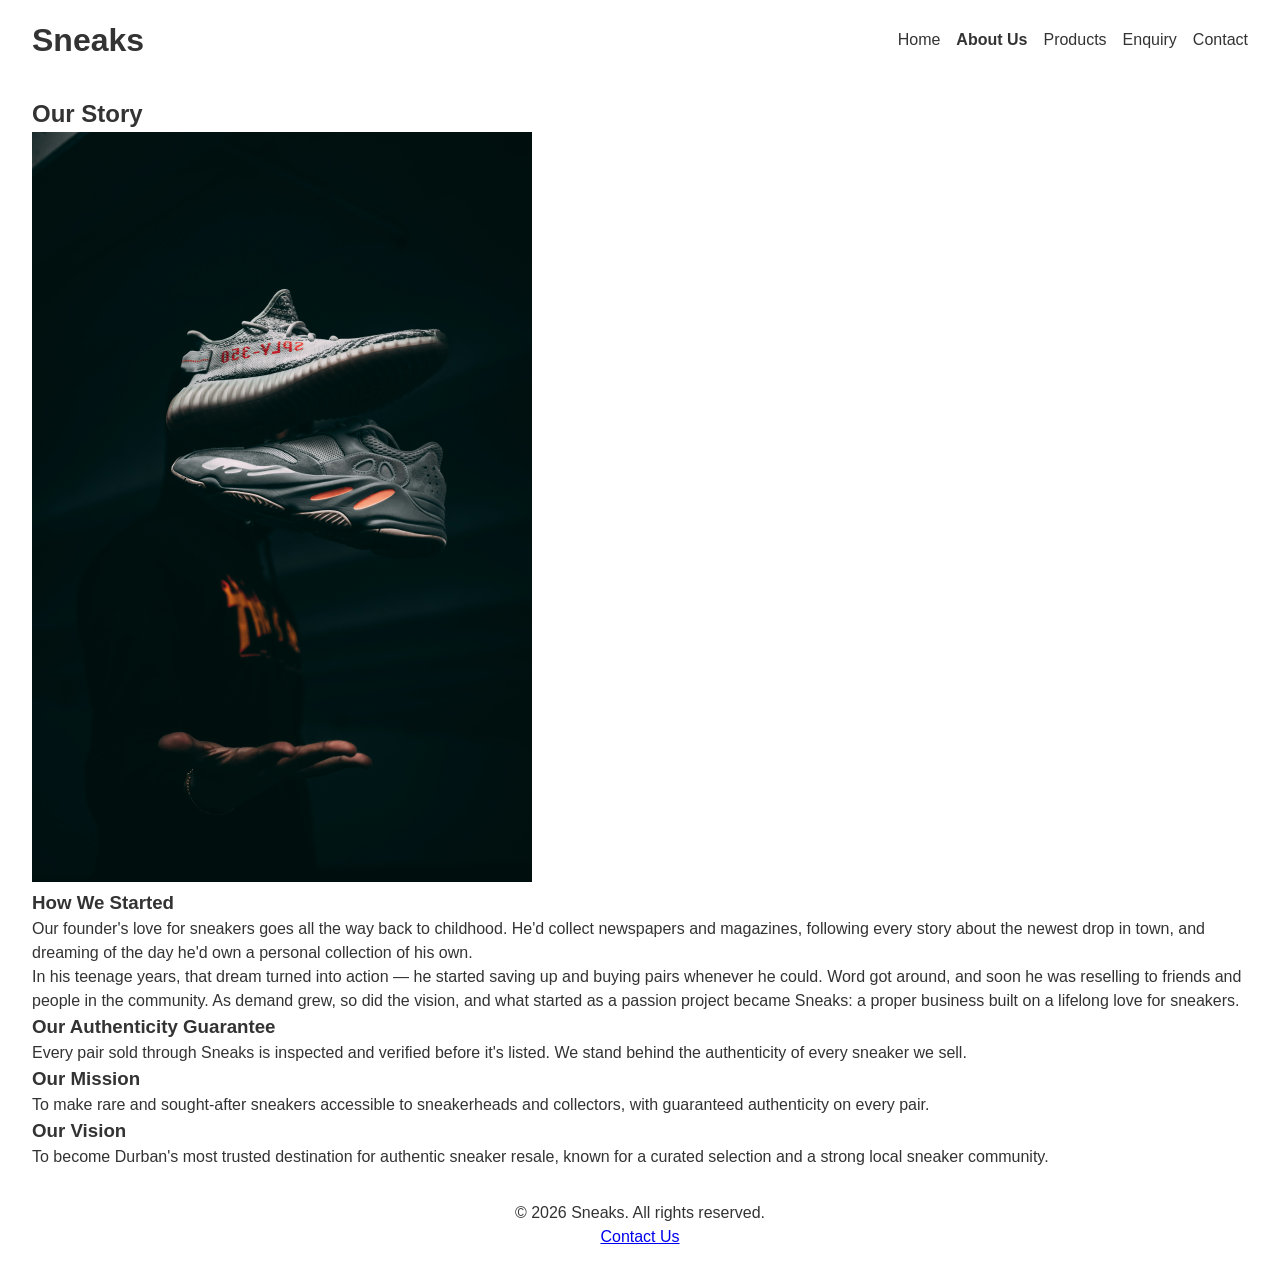
==== about.html @ a555e62f "Initial Sneaks website" ====
<!DOCTYPE html>
<html lang="en">
<head>
    <meta charset="UTF-8">
    <meta name="viewport" content="width=device-width, initial-scale=1.0">
    <title>About Us | Sneaks</title>
    <meta name="description" content="Learn the story behind Sneaks, our authenticity guarantee, mission and vision.">
    <link rel="stylesheet" href="css/style.css">
</head>
<body>

    <!-- ===== Header & Navigation ===== -->
    <header>
        <div class="logo">
            <h1>Sneaks</h1>
        </div>
        <nav>
            <ul class="nav-links">
                <li><a href="index.html">Home</a></li>
                <li><a href="about.html" class="active">About Us</a></li>
                <li><a href="products.html">Products</a></li>
                <li><a href="enquiry.html">Enquiry</a></li>
                <li><a href="contact.html">Contact</a></li>
            </ul>
        </nav>
    </header>

    <!-- ===== Main Content ===== -->
    <main>

        <section class="page-heading">
            <h2>Our Story</h2>
        </section>

        <!-- History / founder story -->
        <section class="about-history">
            <img src="images/connor-houtman-0_aAhxoXOSo-unsplash.jpg" alt="Founder of Sneaks sorting through a collection of sneakers" width="500">
            <div class="about-text">
                <h3>How We Started</h3>
                <p>
                    Our founder's love for sneakers goes all the way back to childhood. He'd
                    collect newspapers and magazines, following every story about the newest
                    drop in town, and dreaming of the day he'd own a personal collection of his
                    own.
                </p>
                <p>
                    In his teenage years, that dream turned into action — he started saving up
                    and buying pairs whenever he could. Word got around, and soon he was
                    reselling to friends and people in the community. As demand grew, so did the
                    vision, and what started as a passion project became Sneaks: a proper
                    business built on a lifelong love for sneakers.
                </p>
            </div>
        </section>

        <!-- Authenticity guarantee -->
        <section class="authenticity">
            <h3>Our Authenticity Guarantee</h3>
            <p>
                Every pair sold through Sneaks is inspected and verified before it's listed. We
                stand behind the authenticity of every sneaker we sell.
            </p>
        </section>

        <!-- Mission -->
        <section class="mission">
            <h3>Our Mission</h3>
            <p>To make rare and sought-after sneakers accessible to sneakerheads and collectors, with guaranteed authenticity on every pair.</p>
        </section>

        <!-- Vision -->
        <section class="vision">
            <h3>Our Vision</h3>
            <p>To become Durban's most trusted destination for authentic sneaker resale, known for a curated selection and a strong local sneaker community.</p>
        </section>

    </main>

    <!-- ===== Footer ===== -->
    <footer>
        <p>&copy; 2026 Sneaks. All rights reserved.</p>
        <p><a href="contact.html">Contact Us</a></p>
    </footer>

    <script src="js/script.js"></script>
</body>
</html>
---- css/style.css ----
/* =========================================================
   Sneaks — Base Stylesheet
   NOTE: This is a minimal reset/layout for Part 1 (HTML structure).
   Full visual styling — bold black & white base with an electric
   blue accent — will be added in Part 2 of the project.
   ========================================================= */

* {
    box-sizing: border-box;
    margin: 0;
    padding: 0;
}

body {
    font-family: Arial, sans-serif;
    line-height: 1.5;
    color: #333;
}

header {
    display: flex;
    justify-content: space-between;
    align-items: center;
    padding: 1rem 2rem;
}

.nav-links {
    display: flex;
    list-style: none;
    gap: 1rem;
}

.nav-links a {
    text-decoration: none;
    color: inherit;
}

.nav-links a.active {
    font-weight: bold;
}

main {
    padding: 1rem 2rem;
}

footer {
    padding: 1rem 2rem;
    text-align: center;
}

img {
    max-width: 100%;
    height: auto;
}

/* Product grid - basic layout, styling to follow in Part 2 */
.product-grid {
    display: flex;
    flex-wrap: wrap;
    gap: 1.5rem;
}

.product-card {
    width: 220px;
}

.product-photo {
    margin: 0;
}

.product-name {
    font-weight: bold;
}

/* Homepage category teaser - basic layout, styling to follow in Part 2 */
.category-list {
    display: flex;
    flex-wrap: wrap;
    gap: 1.5rem;
}

.category-card {
    width: 220px;
}

.tagline {
    font-weight: bold;
}

/* Basic form spacing so the enquiry/contact forms are usable
   before full styling is applied in Part 2 */
form {
    display: flex;
    flex-direction: column;
    max-width: 500px;
    gap: 0.5rem;
}

.map-placeholder {
    border: 1px dashed #999;
    padding: 2rem;
    text-align: center;
    margin-bottom: 1rem;
}
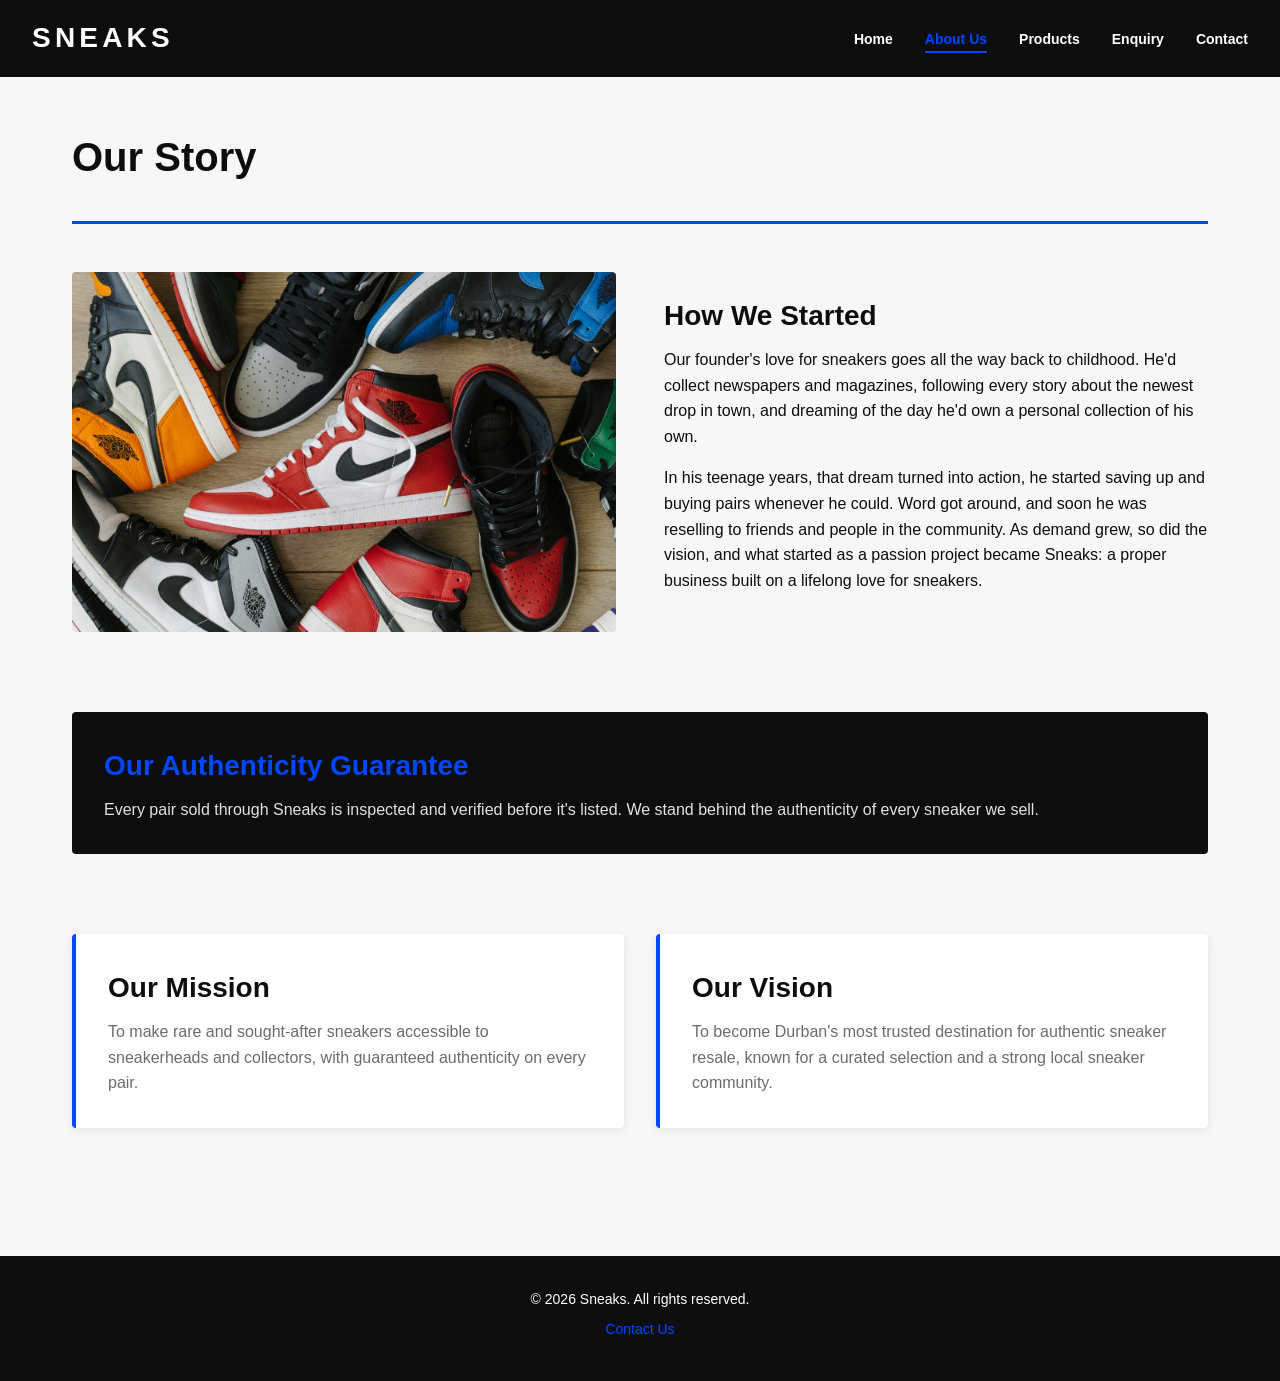
==== commit a007d4ac: "Add initial CSS styling" ====
--- a/about.html
+++ b/about.html
@@ -34,7 +34,7 @@
 
         <!-- History / founder story -->
         <section class="about-history">
-            <img src="images/connor-houtman-0_aAhxoXOSo-unsplash.jpg" alt="Founder of Sneaks sorting through a collection of sneakers" width="500">
+            <img src="images/solesavy-G6vLu_5egEo-unsplash.jpg" alt="Founder of Sneaks sorting through a collection of sneakers" width="500">
             <div class="about-text">
                 <h3>How We Started</h3>
                 <p>
@@ -44,7 +44,7 @@
                     own.
                 </p>
                 <p>
-                    In his teenage years, that dream turned into action — he started saving up
+                    In his teenage years, that dream turned into action, he started saving up
                     and buying pairs whenever he could. Word got around, and soon he was
                     reselling to friends and people in the community. As demand grew, so did the
                     vision, and what started as a passion project became Sneaks: a proper
@@ -62,17 +62,20 @@
             </p>
         </section>
 
-        <!-- Mission -->
-        <section class="mission">
-            <h3>Our Mission</h3>
-            <p>To make rare and sought-after sneakers accessible to sneakerheads and collectors, with guaranteed authenticity on every pair.</p>
-        </section>
+        
+        <div class="values">
+            <!-- Mission -->
+            <section class="mission">
+                <h3>Our Mission</h3>
+                <p>To make rare and sought-after sneakers accessible to sneakerheads and collectors, with guaranteed authenticity on every pair.</p>
+            </section>
 
-        <!-- Vision -->
-        <section class="vision">
-            <h3>Our Vision</h3>
-            <p>To become Durban's most trusted destination for authentic sneaker resale, known for a curated selection and a strong local sneaker community.</p>
-        </section>
+            <!-- Vision -->
+            <section class="vision">
+                <h3>Our Vision</h3>
+                <p>To become Durban's most trusted destination for authentic sneaker resale, known for a curated selection and a strong local sneaker community.</p>
+            </section>
+        </div>
 
     </main>
 
--- a/css/style.css
+++ b/css/style.css
@@ -1,104 +1,692 @@
-/* =========================================================
-   Sneaks — Base Stylesheet
-   NOTE: This is a minimal reset/layout for Part 1 (HTML structure).
-   Full visual styling — bold black & white base with an electric
-   blue accent — will be added in Part 2 of the project.
-   ========================================================= */
+/* =============================================================
+   SNEAKS — MAIN STYLESHEET
+   Part 2: CSS Styling & Responsive Design
+
+   SECTIONS IN THIS FILE
+   1.  Reset
+   2.  Base page styles
+   3.  Headings and text
+   4.  Buttons
+   5.  Header and navigation
+   6.  Footer
+   7.  Home page: hero
+   8.  Home page: welcome text and "What We Offer" cards
+   9.  Home page: highlights list and closing call to action
+   10. About page: story, authenticity, mission and vision
+   11. Products page: product grid
+   12. Forms (Enquiry and Contact pages)
+   13. Contact page: locations
+   14. Responsive design — tablet
+   15. Responsive design — mobile
+   ============================================================= */
+
+
+/* =============================================================
+   1. RESET
+   Every browser applies its own default spacing and list styles.
+   This section clears those defaults so the site looks the same
+   no matter which browser opens it.
+   ============================================================= */
 
 * {
-    box-sizing: border-box;
     margin: 0;
     padding: 0;
-}
+    /* border-box means padding and border are counted INSIDE an
+       element's width, instead of being added on top of it. This
+       makes it much easier to predict how wide something will be. */
+    box-sizing: border-box;
+}
+
+ul {
+    /* Removes the default bullet points. The homepage "Why Choose Us"
+       list turns bullets back on later, on purpose. */
+    list-style: none;
+}
+
+a {
+    text-decoration: none;
+    color: inherit;
+}
+
+img {
+    /* Makes sure an image never becomes wider than its container. */
+    max-width: 100%;
+    height: auto;
+    display: block;
+}
+
+
+/* =============================================================
+   2. BASE PAGE STYLES
+   ============================================================= */
 
 body {
-    font-family: Arial, sans-serif;
-    line-height: 1.5;
-    color: #333;
-}
+    font-family: 'Open Sans', Arial, sans-serif;
+    font-size: 1rem;
+    line-height: 1.6;
+    color: #0D0D0D;
+    background-color: #F7F7F7;
+}
+
+/* Keeps the page content from stretching edge-to-edge on very wide
+   screens, and centres it with equal space on both sides. */
+main {
+    max-width: 1200px;
+    margin: 0 auto;
+    padding: 3rem 2rem;
+}
+
+/* Adds space below every section on a page. */
+main > section {
+    margin-bottom: 5rem;
+}
+
+
+/* =============================================================
+   3. HEADINGS AND TEXT
+   ============================================================= */
+
+h2,
+h3,
+h4 {
+    font-family: 'Poppins', Arial, sans-serif;
+    font-weight: 700;
+}
+
+h2 {
+    font-size: 2.5rem;
+    margin-bottom: 1rem;
+}
+
+h3 {
+    font-size: 1.75rem;
+    margin-bottom: 0.5rem;
+}
+
+h4 {
+    font-size: 1.25rem;
+    margin-bottom: 0.5rem;
+}
+
+p {
+    margin-bottom: 1rem;
+}
+
+/* The blue line under a page's main heading. Used on About,
+   Products, Enquiry and Contact. */
+.page-heading {
+    border-bottom: 3px solid #0047FF;
+    padding-bottom: 1rem;
+    margin-bottom: 3rem;
+}
+
+.page-heading p {
+    color: #6B6B6B;
+    font-size: 1.25rem;
+}
+
+
+/* =============================================================
+   4. BUTTONS
+   ============================================================= */
+
+.cta-button,
+.cta-button-secondary,
+.submit-btn {
+    display: inline-block;
+    font-family: 'Poppins', Arial, sans-serif;
+    font-weight: 600;
+    font-size: 1rem;
+    padding: 0.5rem 2rem;
+    border: 2px solid #0047FF;
+    border-radius: 4px;
+    cursor: pointer;
+}
+
+/* The main button style: filled in blue. */
+.cta-button,
+.submit-btn {
+    background-color: #0047FF;
+    color: #FFFFFF;
+}
+
+/* The secondary button style: outline only, no fill. */
+.cta-button-secondary {
+    background-color: transparent;
+    color: #0047FF;
+    margin-left: 0.5rem;
+}
+
+/* :hover — the mouse pointer is over the button.
+   This is CSS only; nothing here needs JavaScript. */
+.cta-button:hover,
+.submit-btn:hover {
+    background-color: #0036C4;
+    border-color: #0036C4;
+}
+
+.cta-button-secondary:hover {
+    background-color: #0047FF;
+    color: #FFFFFF;
+}
+
+/* :focus — the button is selected using the Tab key on a keyboard,
+   instead of clicked with a mouse. Keeping this visible matters for
+   anyone who navigates a page without a mouse. */
+.cta-button:focus,
+.cta-button-secondary:focus,
+.submit-btn:focus {
+    outline: 2px solid #0D0D0D;
+    outline-offset: 2px;
+}
+
+
+/* =============================================================
+   5. HEADER AND NAVIGATION
+   ============================================================= */
 
 header {
+    background-color: #0D0D0D;
+    /* Flexbox puts the logo and the menu on the same row. */
     display: flex;
+    flex-direction: row;
     justify-content: space-between;
     align-items: center;
     padding: 1rem 2rem;
 }
 
+.logo h1 {
+    font-family: 'Poppins', Arial, sans-serif;
+    font-size: 1.75rem;
+    color: #FFFFFF;
+    letter-spacing: 0.15em;
+    text-transform: uppercase;
+}
+
 .nav-links {
     display: flex;
-    list-style: none;
-    gap: 1rem;
+    flex-direction: row;
+    gap: 2rem;
 }
 
 .nav-links a {
-    text-decoration: none;
-    color: inherit;
-}
-
+    color: #FFFFFF;
+    font-weight: 600;
+    font-size: 0.875rem;
+    padding-bottom: 4px;
+    border-bottom: 2px solid transparent;
+}
+
+.nav-links a:hover {
+    color: #0047FF;
+    border-bottom-color: #0047FF;
+}
+
+/* .active marks whichever page the visitor is currently viewing. */
 .nav-links a.active {
-    font-weight: bold;
-}
-
-main {
-    padding: 1rem 2rem;
-}
+    color: #0047FF;
+    border-bottom-color: #0047FF;
+}
+
+
+/* =============================================================
+   6. FOOTER
+   ============================================================= */
 
 footer {
-    padding: 1rem 2rem;
+    background-color: #0D0D0D;
+    color: #FFFFFF;
     text-align: center;
-}
-
-img {
-    max-width: 100%;
-    height: auto;
-}
-
-/* Product grid - basic layout, styling to follow in Part 2 */
+    padding: 2rem;
+    font-size: 0.875rem;
+}
+
+footer p {
+    margin-bottom: 0.5rem;
+}
+
+footer a {
+    color: #0047FF;
+}
+
+footer a:hover {
+    text-decoration: underline;
+}
+
+
+/* =============================================================
+   7. HOME PAGE: HERO
+   The hero is the large black banner at the top of the homepage.
+   ============================================================= */
+
+.hero {
+    background-color: #0D0D0D;
+    color: #FFFFFF;
+    /* CSS Grid splits the hero into two equal-width columns:
+       one for the photo, one for the text. */
+    display: grid;
+    grid-template-columns: 1fr 1fr;
+    align-items: center;
+    gap: 3rem;
+    padding: 3rem;
+    border-radius: 4px;
+}
+
+.hero img {
+    width: 100%;
+    height: 340px;
+    /* object-fit: cover fills the box with the photo and crops any
+       extra part off, instead of squashing the picture out of shape. */
+    object-fit: cover;
+    border-radius: 4px;
+}
+
+.hero .tagline {
+    font-family: 'Poppins', Arial, sans-serif;
+    font-weight: 600;
+    color: #0047FF;
+    margin-bottom: 0.5rem;
+}
+
+.hero h2 {
+    font-size: 3.5rem;
+    margin-bottom: 1rem;
+}
+
+.hero p {
+    color: #E2E2E2;
+    margin-bottom: 1.5rem;
+}
+
+
+/* =============================================================
+   8. HOME PAGE: WELCOME TEXT AND "WHAT WE OFFER" CARDS
+   ============================================================= */
+
+.intro p {
+    font-size: 1.25rem;
+    color: #6B6B6B;
+}
+
+/* Three equal-width cards in a row. Because there are exactly three
+   cards, the grid is simply told to make three equal columns. */
+.category-list {
+    display: grid;
+    grid-template-columns: 1fr 1fr 1fr;
+    gap: 2rem;
+}
+
+.category-card {
+    background-color: #FFFFFF;
+    padding: 2rem;
+    border-radius: 4px;
+    border-left: 4px solid #0047FF;
+    box-shadow: 0 2px 8px rgba(0, 0, 0, 0.08);
+}
+
+.category-card p {
+    color: #6B6B6B;
+    font-size: 0.875rem;
+    margin-bottom: 0;
+}
+
+
+/* =============================================================
+   9. HOME PAGE: HIGHLIGHTS LIST AND CLOSING CALL TO ACTION
+   ============================================================= */
+
+/* This list is a genuine list of points, so the bullets that were
+   turned off in the reset are switched back on here on purpose. */
+.highlights ul {
+    list-style: disc;
+    padding-left: 2rem;
+}
+
+.highlights li {
+    margin-bottom: 0.5rem;
+    color: #6B6B6B;
+}
+
+.home-cta {
+    background-color: #FFFFFF;
+    text-align: center;
+    padding: 3rem 2rem;
+    border-radius: 4px;
+    border-top: 4px solid #0047FF;
+    box-shadow: 0 2px 8px rgba(0, 0, 0, 0.08);
+}
+
+.home-cta p {
+    color: #6B6B6B;
+    margin-bottom: 2rem;
+}
+
+
+/* =============================================================
+   10. ABOUT PAGE: STORY, AUTHENTICITY, MISSION AND VISION
+   ============================================================= */
+
+/* The founder photo and the story text sit side by side. */
+.about-history {
+    display: grid;
+    grid-template-columns: 1fr 1fr;
+    gap: 3rem;
+    align-items: center;
+}
+
+.about-history img {
+    width: 100%;
+    height: 360px;
+    object-fit: cover;
+    border-radius: 4px;
+}
+
+.authenticity {
+    background-color: #0D0D0D;
+    color: #FFFFFF;
+    padding: 2rem;
+    border-radius: 4px;
+}
+
+.authenticity h3 {
+    color: #0047FF;
+}
+
+.authenticity p {
+    margin-bottom: 0;
+    color: #E2E2E2;
+}
+
+/* .values is a wrapper placed around the Mission and Vision sections
+   in the HTML, so the two of them can sit side by side. */
+.values {
+    display: grid;
+    grid-template-columns: 1fr 1fr;
+    gap: 2rem;
+    margin-bottom: 5rem;
+}
+
+.mission,
+.vision {
+    background-color: #FFFFFF;
+    padding: 2rem;
+    border-radius: 4px;
+    border-left: 4px solid #0047FF;
+    box-shadow: 0 2px 8px rgba(0, 0, 0, 0.08);
+}
+
+.mission p,
+.vision p {
+    color: #6B6B6B;
+    margin-bottom: 0;
+}
+
+
+/* =============================================================
+   11. PRODUCTS PAGE: PRODUCT GRID
+   ============================================================= */
+
+/* There are exactly four products, so the grid is given four
+   equal-width columns. */
 .product-grid {
-    display: flex;
-    flex-wrap: wrap;
-    gap: 1.5rem;
+    display: grid;
+    grid-template-columns: 1fr 1fr 1fr 1fr;
+    gap: 2rem;
 }
 
 .product-card {
-    width: 220px;
-}
-
-.product-photo {
-    margin: 0;
-}
-
-.product-name {
-    font-weight: bold;
-}
-
-/* Homepage category teaser - basic layout, styling to follow in Part 2 */
-.category-list {
-    display: flex;
-    flex-wrap: wrap;
-    gap: 1.5rem;
-}
-
-.category-card {
-    width: 220px;
-}
-
-.tagline {
-    font-weight: bold;
-}
-
-/* Basic form spacing so the enquiry/contact forms are usable
-   before full styling is applied in Part 2 */
-form {
+    background-color: #FFFFFF;
+    border: 1px solid #E2E2E2;
+    border-radius: 4px;
+    /* overflow: hidden trims the photo to the card's rounded corners. */
+    overflow: hidden;
+    /* A flex COLUMN stacks the photo, name, details and price on top
+       of each other, and lets the price be pushed to the bottom (see
+       .price below) so every price lines up even if some product
+       names take up two lines instead of one. */
     display: flex;
     flex-direction: column;
-    max-width: 500px;
+}
+
+.product-card:hover {
+    box-shadow: 0 8px 20px rgba(0, 0, 0, 0.16);
+}
+
+/* Every product photo is forced into the same size box. Because the
+   four source photos are not all the same shape, object-fit: cover
+   is what keeps the grid looking neat and even. */
+.product-photo img {
+    width: 100%;
+    height: 240px;
+    object-fit: cover;
+}
+
+.product-name {
+    font-family: 'Poppins', Arial, sans-serif;
+    font-weight: 600;
+    padding: 1rem 1rem 0;
+}
+
+.product-meta {
+    font-size: 0.875rem;
+    color: #6B6B6B;
+    padding: 0 1rem;
+    margin-bottom: 0.5rem;
+}
+
+/* margin-top: auto pushes the price down to the bottom of the card,
+   using up whatever empty space is left above it. */
+.price {
+    font-family: 'Poppins', Arial, sans-serif;
+    font-size: 1.25rem;
+    font-weight: 700;
+    color: #0047FF;
+    padding: 0 1rem 1rem;
+    margin-top: auto;
+    margin-bottom: 0;
+}
+
+.products-cta {
+    text-align: center;
+    background-color: #FFFFFF;
+    padding: 2rem;
+    border-radius: 4px;
+    box-shadow: 0 2px 8px rgba(0, 0, 0, 0.08);
+}
+
+.products-cta p {
+    color: #6B6B6B;
+}
+
+
+/* =============================================================
+   12. FORMS (ENQUIRY AND CONTACT PAGES)
+   ============================================================= */
+
+form {
+    background-color: #FFFFFF;
+    /* Flexbox in a column stacks the form fields one under the other. */
+    display: flex;
+    flex-direction: column;
     gap: 0.5rem;
-}
-
+    max-width: 560px;
+    padding: 2rem;
+    border-radius: 4px;
+    box-shadow: 0 2px 8px rgba(0, 0, 0, 0.08);
+}
+
+label {
+    font-family: 'Poppins', Arial, sans-serif;
+    font-weight: 600;
+    font-size: 0.875rem;
+    margin-top: 0.5rem;
+}
+
+input,
+select,
+textarea {
+    width: 100%;
+    padding: 0.6rem;
+    border: 1px solid #E2E2E2;
+    border-radius: 4px;
+    font-family: 'Open Sans', Arial, sans-serif;
+    font-size: 1rem;
+}
+
+/* :focus shows the visitor which field they are currently typing in. */
+input:focus,
+select:focus,
+textarea:focus {
+    outline: none;
+    border-color: #0047FF;
+}
+
+textarea {
+    resize: vertical;
+    min-height: 120px;
+}
+
+.submit-btn {
+    /* Stops the button from stretching across the whole form width. */
+    align-self: flex-start;
+    margin-top: 1rem;
+}
+
+
+/* =============================================================
+   13. CONTACT PAGE: LOCATIONS
+   ============================================================= */
+
+.contact-details {
+    background-color: #FFFFFF;
+    padding: 2rem;
+    border-radius: 4px;
+    border-left: 4px solid #0047FF;
+    box-shadow: 0 2px 8px rgba(0, 0, 0, 0.08);
+}
+
+.contact-details p {
+    color: #6B6B6B;
+    margin-bottom: 0.5rem;
+}
+
+/* .location-list is a wrapper placed around the two location boxes
+   in the HTML, so the two of them can sit side by side. */
+.location-list {
+    display: grid;
+    grid-template-columns: 1fr 1fr;
+    gap: 2rem;
+}
+
+.location {
+    background-color: #FFFFFF;
+    padding: 2rem;
+    border-radius: 4px;
+    box-shadow: 0 2px 8px rgba(0, 0, 0, 0.08);
+}
+
+.location p {
+    color: #6B6B6B;
+    font-size: 0.875rem;
+}
+
+/* Placeholder box for the map that gets added in Part 3. */
 .map-placeholder {
-    border: 1px dashed #999;
-    padding: 2rem;
-    text-align: center;
-    margin-bottom: 1rem;
-}
+    display: flex;
+    align-items: center;
+    justify-content: center;
+    min-height: 160px;
+    border: 2px dashed #E2E2E2;
+    border-radius: 4px;
+    background-color: #F7F7F7;
+    color: #6B6B6B;
+    font-size: 0.875rem;
+}
+
+.map-placeholder p {
+    margin-bottom: 0;
+}
+
+
+/* =============================================================
+   14. RESPONSIVE DESIGN — TABLET
+   A media query only applies its rules when the screen matches the
+   condition, so everything in here only applies on screens 1024px
+   wide or narrower (tablets and smaller).
+   ============================================================= */
+
+@media (max-width: 1024px) {
+
+    .hero h2 {
+        font-size: 2.75rem;
+    }
+
+    main {
+        padding: 2rem 1rem;
+    }
+
+    /* The two-column hero and about layouts become one column, so
+       neither the photo nor the text gets squeezed too narrow. */
+    .hero,
+    .about-history {
+        grid-template-columns: 1fr;
+    }
+
+    .hero img,
+    .about-history img {
+        height: 280px;
+    }
+
+    /* Two columns instead of three keeps the "What We Offer" cards
+       from becoming too narrow on a tablet screen. */
+    .category-list {
+        grid-template-columns: 1fr 1fr;
+    }
+}
+
+
+/* =============================================================
+   15. RESPONSIVE DESIGN — MOBILE
+   Everything in here only applies on screens 600px wide or
+   narrower (most phones).
+   ============================================================= */
+
+@media (max-width: 600px) {
+
+    .hero h2 {
+        font-size: 2rem;
+    }
+
+    /* The header stacks the logo above the menu instead of side by
+       side, since there is not enough width for both on one line. */
+    header {
+        flex-direction: column;
+        gap: 1rem;
+    }
+
+    .nav-links {
+        flex-wrap: wrap;
+        justify-content: center;
+        gap: 1rem;
+    }
+
+    main {
+        padding: 2rem 1rem;
+    }
+
+    /* Every multi-column grid on the site becomes a single column on
+       a small screen, so nothing gets squashed too narrow to read. */
+    .product-grid,
+    .category-list,
+    .values,
+    .location-list {
+        grid-template-columns: 1fr;
+    }
+
+    .cta-button-secondary {
+        display: block;
+        margin-left: 0;
+        margin-top: 0.5rem;
+        text-align: center;
+    }
+}
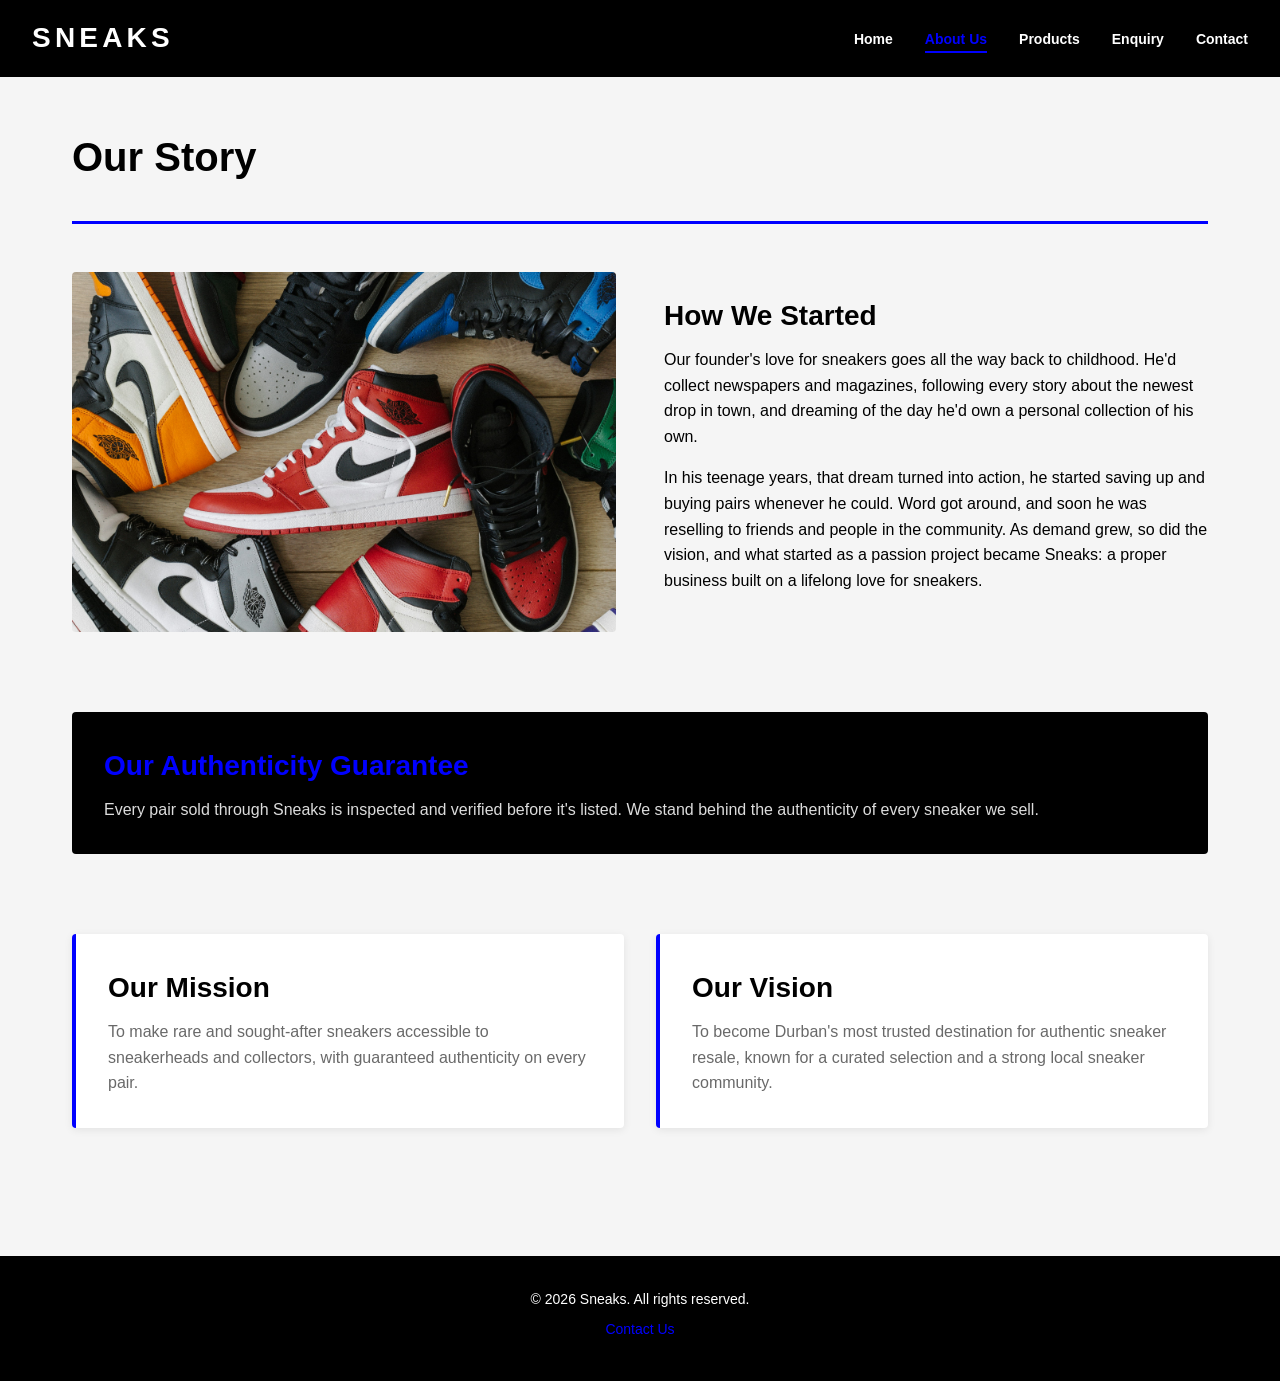
==== commit 1f73869f: "Make the logo clickable so it links back to the homepage" ====
--- a/about.html
+++ b/about.html
@@ -12,7 +12,9 @@
     <!-- ===== Header & Navigation ===== -->
     <header>
         <div class="logo">
-            <h1>Sneaks</h1>
+            <a href="index.html">
+                <h1>Sneaks</h1>
+            </a>
         </div>
         <nav>
             <ul class="nav-links">
@@ -34,7 +36,17 @@
 
         <!-- History / founder story -->
         <section class="about-history">
-            <img src="images/solesavy-G6vLu_5egEo-unsplash.jpg" alt="Founder of Sneaks sorting through a collection of sneakers" width="500">
+            <!-- srcset lists the same photo at two sizes, and sizes tells the
+                browser how much space the image will take up on the page, so
+                it can pick whichever file actually fits instead of always
+                downloading the biggest one. -->
+            <img
+                src="images/solesavy-G6vLu_5egEo-unsplash.jpg"
+                srcset="images/solesavy-G6vLu_5egEo-unsplash-480.jpg 480w,
+                        images/solesavy-G6vLu_5egEo-unsplash.jpg 2731w"
+                sizes="(max-width: 1024px) 90vw, 40vw"
+                alt="Founder of Sneaks sorting through a collection of sneakers"
+                width="500">
             <div class="about-text">
                 <h3>How We Started</h3>
                 <p>
--- a/css/style.css
+++ b/css/style.css
@@ -1,6 +1,7 @@
 /* =============================================================
    SNEAKS — MAIN STYLESHEET
-   Part 2: CSS Styling & Responsive Design
+   Web Development (WEDE5020) — Part 2: CSS Styling & Responsive Design
+   Author: Nhlakanipho Bhengu (ST10538008)
 
    SECTIONS IN THIS FILE
    1.  Reset
@@ -61,11 +62,11 @@
    ============================================================= */
 
 body {
-    font-family: 'Open Sans', Arial, sans-serif;
+    font-family: Arial, Helvetica, sans-serif;
     font-size: 1rem;
     line-height: 1.6;
-    color: #0D0D0D;
-    background-color: #F7F7F7;
+    color: black;
+    background-color: whitesmoke;
 }
 
 /* Keeps the page content from stretching edge-to-edge on very wide
@@ -89,7 +90,7 @@
 h2,
 h3,
 h4 {
-    font-family: 'Poppins', Arial, sans-serif;
+    font-family: Arial, Helvetica, sans-serif;
     font-weight: 700;
 }
 
@@ -115,13 +116,13 @@
 /* The blue line under a page's main heading. Used on About,
    Products, Enquiry and Contact. */
 .page-heading {
-    border-bottom: 3px solid #0047FF;
+    border-bottom: 3px solid blue;
     padding-bottom: 1rem;
     margin-bottom: 3rem;
 }
 
 .page-heading p {
-    color: #6B6B6B;
+    color: dimgray;
     font-size: 1.25rem;
 }
 
@@ -134,11 +135,11 @@
 .cta-button-secondary,
 .submit-btn {
     display: inline-block;
-    font-family: 'Poppins', Arial, sans-serif;
+    font-family: Arial, Helvetica, sans-serif;
     font-weight: 600;
     font-size: 1rem;
     padding: 0.5rem 2rem;
-    border: 2px solid #0047FF;
+    border: 2px solid blue;
     border-radius: 4px;
     cursor: pointer;
 }
@@ -146,14 +147,14 @@
 /* The main button style: filled in blue. */
 .cta-button,
 .submit-btn {
-    background-color: #0047FF;
-    color: #FFFFFF;
+    background-color: blue;
+    color: white;
 }
 
 /* The secondary button style: outline only, no fill. */
 .cta-button-secondary {
     background-color: transparent;
-    color: #0047FF;
+    color: blue;
     margin-left: 0.5rem;
 }
 
@@ -161,13 +162,13 @@
    This is CSS only; nothing here needs JavaScript. */
 .cta-button:hover,
 .submit-btn:hover {
-    background-color: #0036C4;
-    border-color: #0036C4;
+    background-color: mediumblue;
+    border-color: mediumblue;
 }
 
 .cta-button-secondary:hover {
-    background-color: #0047FF;
-    color: #FFFFFF;
+    background-color: blue;
+    color: white;
 }
 
 /* :focus — the button is selected using the Tab key on a keyboard,
@@ -176,17 +177,22 @@
 .cta-button:focus,
 .cta-button-secondary:focus,
 .submit-btn:focus {
-    outline: 2px solid #0D0D0D;
+    outline: 2px solid black;
     outline-offset: 2px;
 }
 
+.cta-button:active,
+.submit-btn:active {
+    background-color: mediumblue;
+}
+
 
 /* =============================================================
    5. HEADER AND NAVIGATION
    ============================================================= */
 
 header {
-    background-color: #0D0D0D;
+    background-color: black;
     /* Flexbox puts the logo and the menu on the same row. */
     display: flex;
     flex-direction: row;
@@ -196,9 +202,9 @@
 }
 
 .logo h1 {
-    font-family: 'Poppins', Arial, sans-serif;
+    font-family: Arial, Helvetica, sans-serif;
     font-size: 1.75rem;
-    color: #FFFFFF;
+    color: white;
     letter-spacing: 0.15em;
     text-transform: uppercase;
 }
@@ -210,7 +216,7 @@
 }
 
 .nav-links a {
-    color: #FFFFFF;
+    color: white;
     font-weight: 600;
     font-size: 0.875rem;
     padding-bottom: 4px;
@@ -218,14 +224,14 @@
 }
 
 .nav-links a:hover {
-    color: #0047FF;
-    border-bottom-color: #0047FF;
+    color: blue;
+    border-bottom-color: blue;
 }
 
 /* .active marks whichever page the visitor is currently viewing. */
 .nav-links a.active {
-    color: #0047FF;
-    border-bottom-color: #0047FF;
+    color: blue;
+    border-bottom-color: blue;
 }
 
 
@@ -234,8 +240,8 @@
    ============================================================= */
 
 footer {
-    background-color: #0D0D0D;
-    color: #FFFFFF;
+    background-color: black;
+    color: white;
     text-align: center;
     padding: 2rem;
     font-size: 0.875rem;
@@ -246,7 +252,7 @@
 }
 
 footer a {
-    color: #0047FF;
+    color: blue;
 }
 
 footer a:hover {
@@ -260,8 +266,8 @@
    ============================================================= */
 
 .hero {
-    background-color: #0D0D0D;
-    color: #FFFFFF;
+    background-color: black;
+    color: white;
     /* CSS Grid splits the hero into two equal-width columns:
        one for the photo, one for the text. */
     display: grid;
@@ -282,9 +288,9 @@
 }
 
 .hero .tagline {
-    font-family: 'Poppins', Arial, sans-serif;
+    font-family: Arial, Helvetica, sans-serif;
     font-weight: 600;
-    color: #0047FF;
+    color: blue;
     margin-bottom: 0.5rem;
 }
 
@@ -294,7 +300,7 @@
 }
 
 .hero p {
-    color: #E2E2E2;
+    color: gainsboro;
     margin-bottom: 1.5rem;
 }
 
@@ -305,7 +311,7 @@
 
 .intro p {
     font-size: 1.25rem;
-    color: #6B6B6B;
+    color: dimgray;
 }
 
 /* Three equal-width cards in a row. Because there are exactly three
@@ -317,15 +323,15 @@
 }
 
 .category-card {
-    background-color: #FFFFFF;
-    padding: 2rem;
-    border-radius: 4px;
-    border-left: 4px solid #0047FF;
+    background-color: white;
+    padding: 2rem;
+    border-radius: 4px;
+    border-left: 4px solid blue;
     box-shadow: 0 2px 8px rgba(0, 0, 0, 0.08);
 }
 
 .category-card p {
-    color: #6B6B6B;
+    color: dimgray;
     font-size: 0.875rem;
     margin-bottom: 0;
 }
@@ -344,20 +350,20 @@
 
 .highlights li {
     margin-bottom: 0.5rem;
-    color: #6B6B6B;
+    color: dimgray;
 }
 
 .home-cta {
-    background-color: #FFFFFF;
+    background-color: white;
     text-align: center;
     padding: 3rem 2rem;
     border-radius: 4px;
-    border-top: 4px solid #0047FF;
+    border-top: 4px solid blue;
     box-shadow: 0 2px 8px rgba(0, 0, 0, 0.08);
 }
 
 .home-cta p {
-    color: #6B6B6B;
+    color: dimgray;
     margin-bottom: 2rem;
 }
 
@@ -382,19 +388,19 @@
 }
 
 .authenticity {
-    background-color: #0D0D0D;
-    color: #FFFFFF;
+    background-color: black;
+    color: white;
     padding: 2rem;
     border-radius: 4px;
 }
 
 .authenticity h3 {
-    color: #0047FF;
+    color: blue;
 }
 
 .authenticity p {
     margin-bottom: 0;
-    color: #E2E2E2;
+    color: gainsboro;
 }
 
 /* .values is a wrapper placed around the Mission and Vision sections
@@ -408,16 +414,16 @@
 
 .mission,
 .vision {
-    background-color: #FFFFFF;
-    padding: 2rem;
-    border-radius: 4px;
-    border-left: 4px solid #0047FF;
+    background-color: white;
+    padding: 2rem;
+    border-radius: 4px;
+    border-left: 4px solid blue;
     box-shadow: 0 2px 8px rgba(0, 0, 0, 0.08);
 }
 
 .mission p,
 .vision p {
-    color: #6B6B6B;
+    color: dimgray;
     margin-bottom: 0;
 }
 
@@ -435,8 +441,8 @@
 }
 
 .product-card {
-    background-color: #FFFFFF;
-    border: 1px solid #E2E2E2;
+    background-color: white;
+    border: 1px solid gainsboro;
     border-radius: 4px;
     /* overflow: hidden trims the photo to the card's rounded corners. */
     overflow: hidden;
@@ -462,14 +468,14 @@
 }
 
 .product-name {
-    font-family: 'Poppins', Arial, sans-serif;
+    font-family: Arial, Helvetica, sans-serif;
     font-weight: 600;
     padding: 1rem 1rem 0;
 }
 
 .product-meta {
     font-size: 0.875rem;
-    color: #6B6B6B;
+    color: dimgray;
     padding: 0 1rem;
     margin-bottom: 0.5rem;
 }
@@ -477,10 +483,10 @@
 /* margin-top: auto pushes the price down to the bottom of the card,
    using up whatever empty space is left above it. */
 .price {
-    font-family: 'Poppins', Arial, sans-serif;
+    font-family: Arial, Helvetica, sans-serif;
     font-size: 1.25rem;
     font-weight: 700;
-    color: #0047FF;
+    color: blue;
     padding: 0 1rem 1rem;
     margin-top: auto;
     margin-bottom: 0;
@@ -488,14 +494,14 @@
 
 .products-cta {
     text-align: center;
-    background-color: #FFFFFF;
+    background-color: white;
     padding: 2rem;
     border-radius: 4px;
     box-shadow: 0 2px 8px rgba(0, 0, 0, 0.08);
 }
 
 .products-cta p {
-    color: #6B6B6B;
+    color: dimgray;
 }
 
 
@@ -504,7 +510,7 @@
    ============================================================= */
 
 form {
-    background-color: #FFFFFF;
+    background-color: white;
     /* Flexbox in a column stacks the form fields one under the other. */
     display: flex;
     flex-direction: column;
@@ -516,7 +522,7 @@
 }
 
 label {
-    font-family: 'Poppins', Arial, sans-serif;
+    font-family: Arial, Helvetica, sans-serif;
     font-weight: 600;
     font-size: 0.875rem;
     margin-top: 0.5rem;
@@ -527,9 +533,9 @@
 textarea {
     width: 100%;
     padding: 0.6rem;
-    border: 1px solid #E2E2E2;
-    border-radius: 4px;
-    font-family: 'Open Sans', Arial, sans-serif;
+    border: 1px solid gainsboro;
+    border-radius: 4px;
+    font-family: Arial, Helvetica, sans-serif;
     font-size: 1rem;
 }
 
@@ -538,7 +544,7 @@
 select:focus,
 textarea:focus {
     outline: none;
-    border-color: #0047FF;
+    border-color: blue;
 }
 
 textarea {
@@ -558,15 +564,15 @@
    ============================================================= */
 
 .contact-details {
-    background-color: #FFFFFF;
-    padding: 2rem;
-    border-radius: 4px;
-    border-left: 4px solid #0047FF;
+    background-color: white;
+    padding: 2rem;
+    border-radius: 4px;
+    border-left: 4px solid blue;
     box-shadow: 0 2px 8px rgba(0, 0, 0, 0.08);
 }
 
 .contact-details p {
-    color: #6B6B6B;
+    color: dimgray;
     margin-bottom: 0.5rem;
 }
 
@@ -579,14 +585,14 @@
 }
 
 .location {
-    background-color: #FFFFFF;
+    background-color: white;
     padding: 2rem;
     border-radius: 4px;
     box-shadow: 0 2px 8px rgba(0, 0, 0, 0.08);
 }
 
 .location p {
-    color: #6B6B6B;
+    color: dimgray;
     font-size: 0.875rem;
 }
 
@@ -596,10 +602,10 @@
     align-items: center;
     justify-content: center;
     min-height: 160px;
-    border: 2px dashed #E2E2E2;
-    border-radius: 4px;
-    background-color: #F7F7F7;
-    color: #6B6B6B;
+    border: 2px dashed gainsboro;
+    border-radius: 4px;
+    background-color: whitesmoke;
+    color: dimgray;
     font-size: 0.875rem;
 }
 
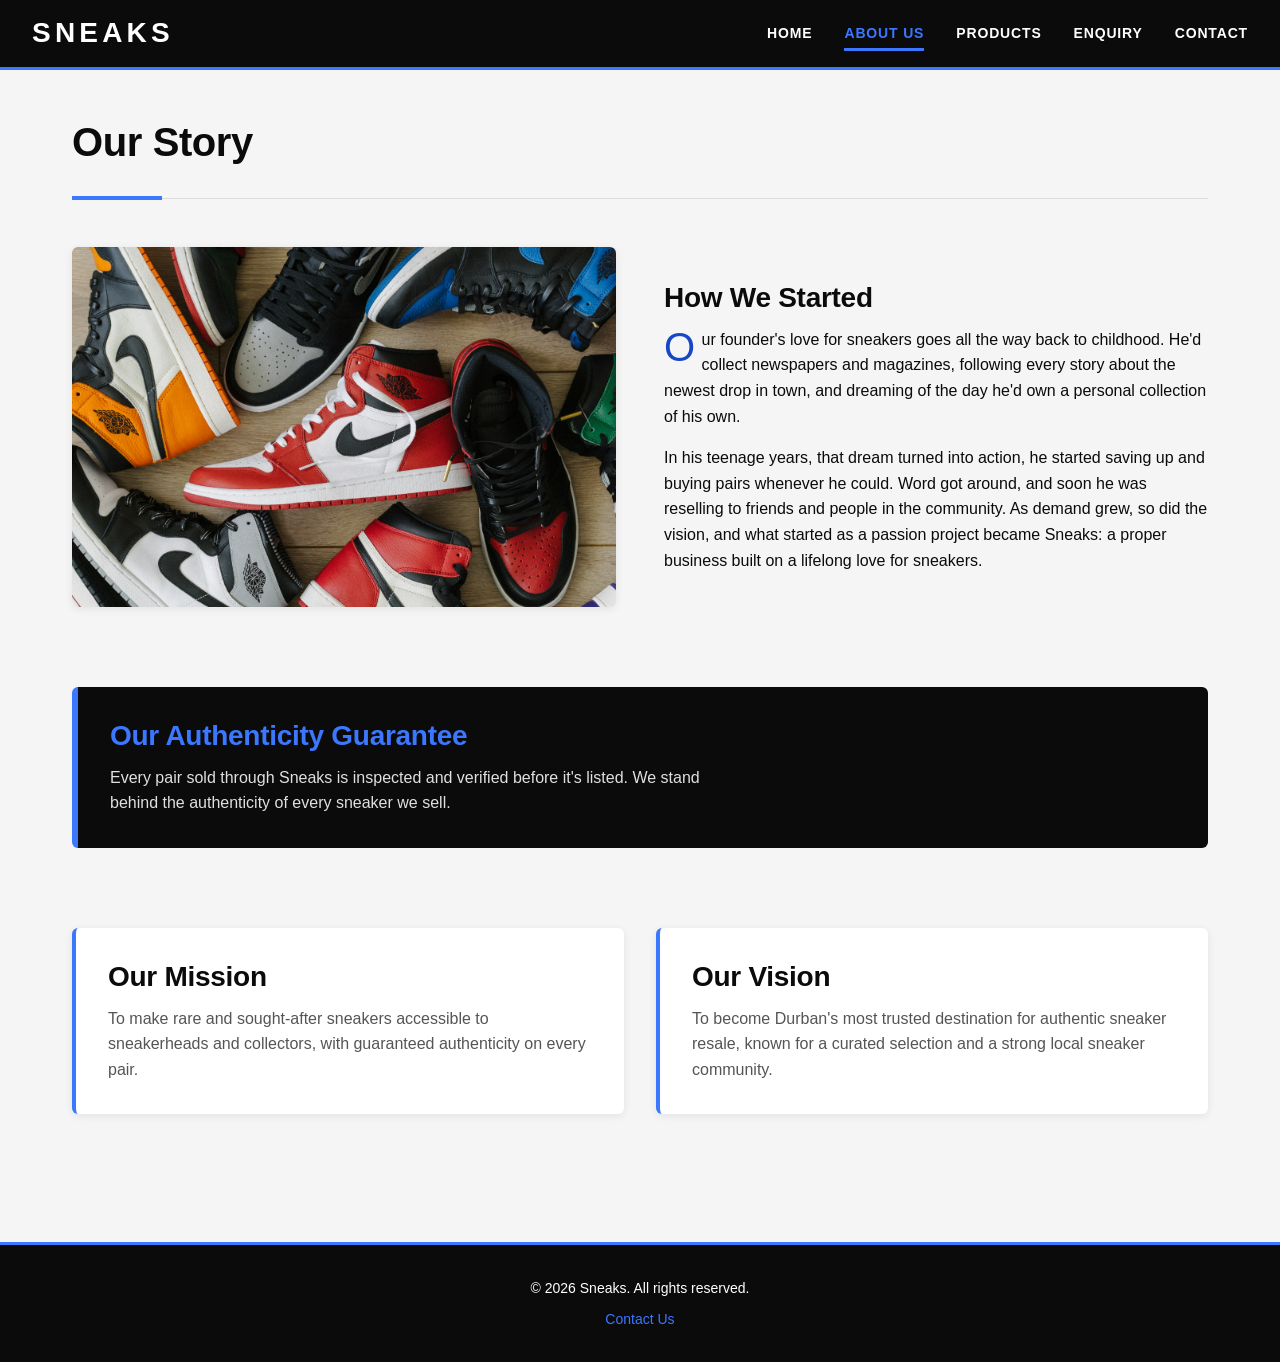
==== commit eb5dbe73: "Fix Part 2 feedback: CSS variables, typography scale, pseudo-classes, hamburger menu" ====
--- a/about.html
+++ b/about.html
@@ -16,6 +16,8 @@
                 <h1>Sneaks</h1>
             </a>
         </div>
+        <input type="checkbox" id="nav-toggle" class="nav-toggle" aria-label="Open or close the navigation menu">
+        <label for="nav-toggle" class="nav-toggle-label" aria-hidden="true"><span></span></label>
         <nav>
             <ul class="nav-links">
                 <li><a href="index.html">Home</a></li>
--- a/css/style.css
+++ b/css/style.css
@@ -4,209 +4,368 @@
    Author: Nhlakanipho Bhengu (ST10538008)
 
    SECTIONS IN THIS FILE
-   1.  Reset
-   2.  Base page styles
-   3.  Headings and text
-   4.  Buttons
-   5.  Header and navigation
-   6.  Footer
-   7.  Home page: hero
-   8.  Home page: welcome text and "What We Offer" cards
-   9.  Home page: highlights list and closing call to action
-   10. About page: story, authenticity, mission and vision
-   11. Products page: product grid
-   12. Forms (Enquiry and Contact pages)
-   13. Contact page: locations
-   14. Responsive design — tablet
-   15. Responsive design — mobile
-   ============================================================= */
-
-
-/* =============================================================
-   1. RESET
-   Every browser applies its own default spacing and list styles.
-   This section clears those defaults so the site looks the same
-   no matter which browser opens it.
+   1.  Design tokens (CSS variables: colours, fonts, sizes)
+   2.  Default style code (reset + base page styles)
+   3.  Typography
+   4.  Links
+   5.  Buttons
+   6.  Header and navigation (incl. mobile menu button)
+   7.  Footer
+   8.  Home page
+   9.  About page
+   10. Products page
+   11. Forms (Enquiry and Contact)
+   12. Contact page: locations and maps
+   13. Responsive design — tablet (max 1024px)
+   14. Responsive design — mobile (max 600px)
+   ============================================================= */
+
+
+/* =============================================================
+    1. DESIGN TOKENS
+   Every colour, font and size is stored once here as a CSS
+   variable and reused with var(--name). Changing a value here
+   changes it on every page, and it keeps the look consistent.
+   ============================================================= */
+
+:root {
+    /* Colours */
+    --black: #0b0b0b;
+    --white: #ffffff;
+    --off-white: #f5f5f5;
+    --grey-text: #555555;      /* 6.8:1 contrast on off-white */
+    --grey-line: #dcdcdc;
+    --blue: #3b77ff;           /* electric blue: for accents on BLACK */
+    --blue-deep: #1747c4;      /* darker blue: for text/buttons on WHITE */
+    --blue-darker: #0f3496;    /* hover state for deep blue */
+    --valid: #1e8e4e;
+    --invalid: #d93025;
+
+    /* Font families */
+    --font-heading: "Arial Black", "Helvetica Neue", Arial, sans-serif;
+    --font-body: "Helvetica Neue", Arial, sans-serif;
+
+    /* Font sizes (these are overridden inside the media queries
+       at the bottom of this file, so text scales on small screens) */
+    --fs-base: 1rem;
+    --fs-small: 0.875rem;
+    --fs-lead: 1.25rem;
+    --fs-h2: 2.5rem;
+    --fs-h3: 1.75rem;
+    --fs-h4: 1.25rem;
+    --fs-hero: 3.5rem;
+    --fs-logo: 1.75rem;
+
+    /* Effects */
+    --radius: 6px;
+    --shadow: 0 2px 8px rgba(0, 0, 0, 0.08);
+    --shadow-hover: 0 12px 28px rgba(0, 0, 0, 0.18);
+    --speed: 0.25s;
+}
+
+
+/* =============================================================
+   2. DEFAULT STYLE CODE (RESET + BASE)
+   Browsers add their own default spacing and list styles. The
+   reset clears them so the site looks the same everywhere.
    ============================================================= */
 
 * {
     margin: 0;
     padding: 0;
-    /* border-box means padding and border are counted INSIDE an
-       element's width, instead of being added on top of it. This
-       makes it much easier to predict how wide something will be. */
+    /* border-box counts padding and border INSIDE an element's width. */
     box-sizing: border-box;
 }
 
+html {
+    /* Smooth scrolling when jumping to an on-page link. */
+    scroll-behavior: smooth;
+}
+
+body {
+    font-family: var(--font-body);
+    font-size: var(--fs-base);
+    font-weight: 400;
+    line-height: 1.6;
+    color: var(--black);
+    background-color: var(--off-white);
+}
+
 ul {
-    /* Removes the default bullet points. The homepage "Why Choose Us"
-       list turns bullets back on later, on purpose. */
     list-style: none;
 }
 
-a {
-    text-decoration: none;
-    color: inherit;
-}
-
 img {
-    /* Makes sure an image never becomes wider than its container. */
     max-width: 100%;
     height: auto;
     display: block;
 }
 
-
-/* =============================================================
-   2. BASE PAGE STYLES
-   ============================================================= */
-
-body {
-    font-family: Arial, Helvetica, sans-serif;
-    font-size: 1rem;
-    line-height: 1.6;
-    color: black;
-    background-color: whitesmoke;
-}
-
-/* Keeps the page content from stretching edge-to-edge on very wide
-   screens, and centres it with equal space on both sides. */
+/* ::selection styles the text a visitor highlights with the mouse. */
+::selection {
+    background-color: var(--blue);
+    color: var(--white);
+}
+
 main {
     max-width: 1200px;
     margin: 0 auto;
     padding: 3rem 2rem;
 }
 
-/* Adds space below every section on a page. */
 main > section {
     margin-bottom: 5rem;
 }
 
-
-/* =============================================================
-   3. HEADINGS AND TEXT
+/* :last-child removes the extra gap under the final section so the
+   footer is not pushed too far away from the content. */
+main > section:last-child {
+    margin-bottom: 0;
+}
+
+
+/* =============================================================
+   3. TYPOGRAPHY
+   Two font families (heading + body), a size scale, weights,
+   line heights and letter spacing, so text is styled consistently.
    ============================================================= */
 
 h2,
 h3,
 h4 {
-    font-family: Arial, Helvetica, sans-serif;
+    font-family: var(--font-heading);
     font-weight: 700;
+    line-height: 1.2;
+    letter-spacing: -0.01em;
 }
 
 h2 {
-    font-size: 2.5rem;
+    font-size: var(--fs-h2);
     margin-bottom: 1rem;
 }
 
 h3 {
-    font-size: 1.75rem;
+    font-size: var(--fs-h3);
+    margin-bottom: 0.75rem;
+}
+
+h4 {
+    font-size: var(--fs-h4);
     margin-bottom: 0.5rem;
-}
-
-h4 {
-    font-size: 1.25rem;
-    margin-bottom: 0.5rem;
+    text-transform: uppercase;
+    letter-spacing: 0.04em;
 }
 
 p {
     margin-bottom: 1rem;
-}
-
-/* The blue line under a page's main heading. Used on About,
-   Products, Enquiry and Contact. */
+    max-width: 70ch;   /* keeps lines a comfortable reading length */
+}
+
+/* :last-child — the final paragraph in any box needs no bottom
+   margin, otherwise the box gets extra empty space at the bottom. */
+p:last-child {
+    margin-bottom: 0;
+}
+
+strong {
+    font-weight: 700;
+}
+
+/* ::placeholder styles the grey hint text inside form fields. */
+::placeholder {
+    color: #8a8a8a;
+    font-style: italic;
+}
+
+/* The page heading block at the top of About/Products/Enquiry/Contact */
 .page-heading {
-    border-bottom: 3px solid blue;
     padding-bottom: 1rem;
     margin-bottom: 3rem;
+    border-bottom: 1px solid var(--grey-line);
+    position: relative;
+}
+
+/* ::after draws a short thick blue bar over the grey line. */
+.page-heading::after {
+    content: "";
+    position: absolute;
+    left: 0;
+    bottom: -2px;
+    width: 90px;
+    height: 4px;
+    background-color: var(--blue);
 }
 
 .page-heading p {
-    color: dimgray;
-    font-size: 1.25rem;
-}
-
-
-/* =============================================================
-   4. BUTTONS
+    color: var(--grey-text);
+    font-size: var(--fs-lead);
+}
+
+
+/* =============================================================
+   4. LINKS
+   Each link state has its own style: :link (unvisited),
+   :visited, :hover, :focus-visible (keyboard) and :active
+   (the moment it is clicked).
+   :not() leaves buttons out so they keep their own styles.
+   ============================================================= */
+
+a {
+    text-decoration: none;
+}
+   main a:not(.cta-button):not(.cta-button-secondary):link {
+    color: var(--blue-deep);
+    text-decoration: none;
+    text-underline-offset: 3px;
+}
+
+main a:not(.cta-button):not(.cta-button-secondary):visited {
+    color: #5a2ea6;
+}
+
+main a:not(.cta-button):not(.cta-button-secondary):hover {
+    color: var(--blue-darker);
+    text-decoration-thickness: 2px;
+}
+
+main a:not(.cta-button):not(.cta-button-secondary):active {
+    color: var(--black);
+}
+
+/* :focus-visible shows an outline ONLY for keyboard users, so
+   mouse users do not see an outline after clicking. */
+a:focus-visible {
+    outline: 3px solid var(--blue);
+    outline-offset: 3px;
+    border-radius: 2px;
+}
+
+
+/* =============================================================
+   5. BUTTONS
    ============================================================= */
 
 .cta-button,
 .cta-button-secondary,
 .submit-btn {
     display: inline-block;
-    font-family: Arial, Helvetica, sans-serif;
-    font-weight: 600;
-    font-size: 1rem;
-    padding: 0.5rem 2rem;
-    border: 2px solid blue;
-    border-radius: 4px;
+    font-family: var(--font-body);
+    font-weight: 700;
+    font-size: var(--fs-base);
+    letter-spacing: 0.04em;
+    text-transform: uppercase;
+    padding: 0.75rem 2rem;
+    border: 2px solid var(--blue-deep);
+    border-radius: var(--radius);
     cursor: pointer;
-}
-
-/* The main button style: filled in blue. */
+    /* transition makes colour changes fade smoothly instead of snapping */
+    transition: background-color var(--speed), color var(--speed),
+                transform var(--speed), box-shadow var(--speed);
+}
+
+/* Main button: filled blue */
 .cta-button,
 .submit-btn {
-    background-color: blue;
-    color: white;
-}
-
-/* The secondary button style: outline only, no fill. */
+    background-color: var(--blue-deep);
+    color: var(--white);
+}
+
+/* Secondary button: outline only */
 .cta-button-secondary {
     background-color: transparent;
-    color: blue;
+    color: var(--blue-deep);
     margin-left: 0.5rem;
 }
 
-/* :hover — the mouse pointer is over the button.
-   This is CSS only; nothing here needs JavaScript. */
+/* On the black hero and the black authenticity box, the outline
+   button must use the lighter blue so it can still be read. */
+.hero .cta-button-secondary {
+    color: var(--white);
+    border-color: var(--white);
+}
+
+/* :hover — mouse pointer is over the button */
 .cta-button:hover,
 .submit-btn:hover {
-    background-color: mediumblue;
-    border-color: mediumblue;
+    background-color: var(--blue-darker);
+    border-color: var(--blue-darker);
+    transform: translateY(-2px);
+    box-shadow: 0 6px 14px rgba(23, 71, 196, 0.35);
 }
 
 .cta-button-secondary:hover {
-    background-color: blue;
-    color: white;
-}
-
-/* :focus — the button is selected using the Tab key on a keyboard,
-   instead of clicked with a mouse. Keeping this visible matters for
-   anyone who navigates a page without a mouse. */
-.cta-button:focus,
-.cta-button-secondary:focus,
-.submit-btn:focus {
-    outline: 2px solid black;
-    outline-offset: 2px;
-}
-
+    background-color: var(--blue-deep);
+    color: var(--white);
+    border-color: var(--blue-deep);
+    transform: translateY(-2px);
+}
+
+.hero .cta-button-secondary:hover {
+    background-color: var(--white);
+    color: var(--black);
+}
+
+/* :focus-visible — selected with the Tab key */
+.cta-button:focus-visible,
+.cta-button-secondary:focus-visible,
+.submit-btn:focus-visible {
+    outline: 3px solid var(--blue);
+    outline-offset: 3px;
+}
+
+/* :active — the moment the button is pressed down */
 .cta-button:active,
+.cta-button-secondary:active,
 .submit-btn:active {
-    background-color: mediumblue;
-}
-
-
-/* =============================================================
-   5. HEADER AND NAVIGATION
+    transform: translateY(1px);
+    box-shadow: none;
+}
+
+/* :disabled — used in Part 3 when JavaScript blocks the button */
+.submit-btn:disabled {
+    background-color: var(--grey-line);
+    border-color: var(--grey-line);
+    color: var(--grey-text);
+    cursor: not-allowed;
+    transform: none;
+    box-shadow: none;
+}
+
+
+/* =============================================================
+   6. HEADER AND NAVIGATION
    ============================================================= */
 
 header {
-    background-color: black;
-    /* Flexbox puts the logo and the menu on the same row. */
+    background-color: var(--black);
+    border-bottom: 3px solid var(--blue);
     display: flex;
     flex-direction: row;
     justify-content: space-between;
     align-items: center;
     padding: 1rem 2rem;
+    position: sticky;     /* the header stays visible while scrolling */
+    top: 0;
+    z-index: 100;
+}
+
+.logo a {
+    display: inline-block;
 }
 
 .logo h1 {
-    font-family: Arial, Helvetica, sans-serif;
-    font-size: 1.75rem;
-    color: white;
+    font-family: var(--font-heading);
+    font-size: var(--fs-logo);
+    font-weight: 900;
+    color: var(--white);
     letter-spacing: 0.15em;
     text-transform: uppercase;
+    line-height: 1.1;
+    transition: color var(--speed);
+}
+
+.logo a:hover h1 {
+    color: var(--blue);
 }
 
 .nav-links {
@@ -216,106 +375,194 @@
 }
 
 .nav-links a {
-    color: white;
+    position: relative;
+    display: inline-block;
+    color: var(--white);
     font-weight: 600;
-    font-size: 0.875rem;
-    padding-bottom: 4px;
-    border-bottom: 2px solid transparent;
-}
-
-.nav-links a:hover {
-    color: blue;
-    border-bottom-color: blue;
-}
-
-/* .active marks whichever page the visitor is currently viewing. */
+    font-size: var(--fs-small);
+    letter-spacing: 0.06em;
+    text-transform: uppercase;
+    padding: 0.4rem 0;
+    transition: color var(--speed);
+}
+
+/* ::after is the blue underline. It starts with zero width and
+   grows to full width on hover, focus, and for the current page. */
+.nav-links a::after {
+    content: "";
+    position: absolute;
+    left: 0;
+    bottom: 0;
+    width: 0;
+    height: 3px;
+    background-color: var(--blue);
+    transition: width var(--speed);
+}
+
+.nav-links a:hover,
+.nav-links a:focus-visible,
 .nav-links a.active {
-    color: blue;
-    border-bottom-color: blue;
-}
-
-
-/* =============================================================
-   6. FOOTER
+    color: var(--blue);
+}
+
+.nav-links a:hover::after,
+.nav-links a:focus-visible::after,
+.nav-links a.active::after {
+    width: 100%;
+}
+
+.nav-links a:active {
+    color: var(--white);
+}
+
+/* ---- Mobile menu button (hamburger) ----
+   This uses a hidden checkbox + a label. Ticking the checkbox
+   (by tapping the label) opens the menu, using the :checked
+   pseudo-class. It needs no JavaScript. Hidden on desktop. */
+.nav-toggle {
+    position: absolute;
+    opacity: 0;
+    pointer-events: none;
+}
+
+.nav-toggle-label {
+    display: none;
+    cursor: pointer;
+    padding: 0.75rem 0.5rem;
+}
+
+/* The three lines of the hamburger icon are one <span> plus its
+   ::before and ::after pseudo-elements. */
+.nav-toggle-label span,
+.nav-toggle-label span::before,
+.nav-toggle-label span::after {
+    display: block;
+    width: 28px;
+    height: 3px;
+    background-color: var(--white);
+    border-radius: 2px;
+    transition: transform var(--speed), background-color var(--speed);
+}
+
+.nav-toggle-label span {
+    position: relative;
+}
+
+.nav-toggle-label span::before,
+.nav-toggle-label span::after {
+    content: "";
+    position: absolute;
+    left: 0;
+}
+
+.nav-toggle-label span::before {
+    top: -9px;
+}
+
+.nav-toggle-label span::after {
+    top: 9px;
+}
+
+/* :focus-visible — outline the icon when reached with the Tab key */
+.nav-toggle:focus-visible + .nav-toggle-label {
+    outline: 3px solid var(--blue);
+    border-radius: var(--radius);
+}
+
+/* :checked — menu is open, so the icon turns into an X */
+.nav-toggle:checked + .nav-toggle-label span {
+    background-color: transparent;
+}
+
+.nav-toggle:checked + .nav-toggle-label span::before {
+    transform: translateY(9px) rotate(45deg);
+}
+
+.nav-toggle:checked + .nav-toggle-label span::after {
+    transform: translateY(-9px) rotate(-45deg);
+}
+
+
+/* =============================================================
+   7. FOOTER
    ============================================================= */
 
 footer {
-    background-color: black;
-    color: white;
+    background-color: var(--black);
+    border-top: 3px solid var(--blue);
+    color: var(--white);
     text-align: center;
     padding: 2rem;
-    font-size: 0.875rem;
+    font-size: var(--fs-small);
 }
 
 footer p {
-    margin-bottom: 0.5rem;
-}
-
-footer a {
-    color: blue;
+    margin: 0 auto 0.5rem;
+}
+
+footer a:link,
+footer a:visited {
+    color: var(--blue);
+    text-decoration: none;
+    text-underline-offset: 3px;
 }
 
 footer a:hover {
-    text-decoration: underline;
-}
-
-
-/* =============================================================
-   7. HOME PAGE: HERO
-   The hero is the large black banner at the top of the homepage.
-   ============================================================= */
-
+    color: var(--white);
+}
+
+
+/* =============================================================
+   8. HOME PAGE
+   ============================================================= */
+
+/* ---- Hero ---- */
 .hero {
-    background-color: black;
-    color: white;
-    /* CSS Grid splits the hero into two equal-width columns:
-       one for the photo, one for the text. */
+    background: linear-gradient(135deg, var(--black) 55%, #0d2255 100%);
+    color: var(--white);
     display: grid;
     grid-template-columns: 1fr 1fr;
     align-items: center;
     gap: 3rem;
     padding: 3rem;
-    border-radius: 4px;
+    border-radius: var(--radius);
+    box-shadow: var(--shadow-hover);
 }
 
 .hero img {
     width: 100%;
     height: 340px;
-    /* object-fit: cover fills the box with the photo and crops any
-       extra part off, instead of squashing the picture out of shape. */
     object-fit: cover;
-    border-radius: 4px;
+    border-radius: var(--radius);
 }
 
 .hero .tagline {
-    font-family: Arial, Helvetica, sans-serif;
-    font-weight: 600;
-    color: blue;
+    font-weight: 700;
+    letter-spacing: 0.12em;
+    text-transform: uppercase;
+    font-size: var(--fs-small);
+    color: var(--blue);
     margin-bottom: 0.5rem;
 }
 
 .hero h2 {
-    font-size: 3.5rem;
+    font-size: var(--fs-hero);
+    line-height: 1.05;
     margin-bottom: 1rem;
 }
 
 .hero p {
-    color: gainsboro;
+    color: #e0e0e0;
     margin-bottom: 1.5rem;
 }
 
-
-/* =============================================================
-   8. HOME PAGE: WELCOME TEXT AND "WHAT WE OFFER" CARDS
-   ============================================================= */
-
+/* ---- Intro text ---- */
 .intro p {
-    font-size: 1.25rem;
-    color: dimgray;
-}
-
-/* Three equal-width cards in a row. Because there are exactly three
-   cards, the grid is simply told to make three equal columns. */
+    font-size: var(--fs-lead);
+    color: var(--grey-text);
+}
+
+/* ---- "What We Offer" cards ---- */
 .category-list {
     display: grid;
     grid-template-columns: 1fr 1fr 1fr;
@@ -323,26 +570,31 @@
 }
 
 .category-card {
-    background-color: white;
+    background-color: var(--white);
     padding: 2rem;
-    border-radius: 4px;
-    border-left: 4px solid blue;
-    box-shadow: 0 2px 8px rgba(0, 0, 0, 0.08);
+    border-radius: var(--radius);
+    border-left: 4px solid var(--blue);
+    box-shadow: var(--shadow);
+    transition: transform var(--speed), box-shadow var(--speed);
+}
+
+.category-card:hover {
+    transform: translateY(-4px);
+    box-shadow: var(--shadow-hover);
+}
+
+/* :nth-child — the second card gets a black accent so the three
+   cards alternate instead of looking identical. */
+.category-card:nth-child(2) {
+    border-left-color: var(--black);
 }
 
 .category-card p {
-    color: dimgray;
-    font-size: 0.875rem;
-    margin-bottom: 0;
-}
-
-
-/* =============================================================
-   9. HOME PAGE: HIGHLIGHTS LIST AND CLOSING CALL TO ACTION
-   ============================================================= */
-
-/* This list is a genuine list of points, so the bullets that were
-   turned off in the reset are switched back on here on purpose. */
+    color: var(--grey-text);
+    font-size: var(--fs-small);
+}
+
+/* ---- Highlights list ---- */
 .highlights ul {
     list-style: disc;
     padding-left: 2rem;
@@ -350,29 +602,44 @@
 
 .highlights li {
     margin-bottom: 0.5rem;
-    color: dimgray;
-}
-
+    color: var(--grey-text);
+}
+
+/* ::marker styles the bullet point itself */
+.highlights li::marker {
+    color: var(--blue-deep);
+}
+
+.highlights li:last-child {
+    margin-bottom: 0;
+}
+
+/* :nth-child(odd) — every second line gets a darker text colour,
+   which makes a long list easier to scan. */
+.highlights li:nth-child(odd) {
+    color: var(--black);
+}
+
+/* ---- Closing call to action ---- */
 .home-cta {
-    background-color: white;
+    background-color: var(--white);
     text-align: center;
     padding: 3rem 2rem;
-    border-radius: 4px;
-    border-top: 4px solid blue;
-    box-shadow: 0 2px 8px rgba(0, 0, 0, 0.08);
+    border-radius: var(--radius);
+    border-top: 4px solid var(--blue);
+    box-shadow: var(--shadow);
 }
 
 .home-cta p {
-    color: dimgray;
-    margin-bottom: 2rem;
-}
-
-
-/* =============================================================
-   10. ABOUT PAGE: STORY, AUTHENTICITY, MISSION AND VISION
-   ============================================================= */
-
-/* The founder photo and the story text sit side by side. */
+    color: var(--grey-text);
+    margin: 0 auto 2rem;
+}
+
+
+/* =============================================================
+   9. ABOUT PAGE
+   ============================================================= */
+
 .about-history {
     display: grid;
     grid-template-columns: 1fr 1fr;
@@ -384,27 +651,36 @@
     width: 100%;
     height: 360px;
     object-fit: cover;
-    border-radius: 4px;
+    border-radius: var(--radius);
+    box-shadow: var(--shadow);
+}
+
+/* ::first-letter makes the first letter of the story larger */
+.about-text p:first-of-type::first-letter {
+    font-family: var(--font-heading);
+    font-size: 2.5em;
+    color: var(--blue-deep);
+    float: left;
+    line-height: 1;
+    padding-right: 0.4rem;
 }
 
 .authenticity {
-    background-color: black;
-    color: white;
+    background-color: var(--black);
+    color: var(--white);
     padding: 2rem;
-    border-radius: 4px;
+    border-radius: var(--radius);
+    border-left: 6px solid var(--blue);
 }
 
 .authenticity h3 {
-    color: blue;
+    color: var(--blue);
 }
 
 .authenticity p {
-    margin-bottom: 0;
-    color: gainsboro;
-}
-
-/* .values is a wrapper placed around the Mission and Vision sections
-   in the HTML, so the two of them can sit side by side. */
+    color: #e0e0e0;
+}
+
 .values {
     display: grid;
     grid-template-columns: 1fr 1fr;
@@ -414,117 +690,123 @@
 
 .mission,
 .vision {
-    background-color: white;
+    background-color: var(--white);
     padding: 2rem;
-    border-radius: 4px;
-    border-left: 4px solid blue;
-    box-shadow: 0 2px 8px rgba(0, 0, 0, 0.08);
+    border-radius: var(--radius);
+    border-left: 4px solid var(--blue);
+    box-shadow: var(--shadow);
 }
 
 .mission p,
 .vision p {
-    color: dimgray;
-    margin-bottom: 0;
-}
-
-
-/* =============================================================
-   11. PRODUCTS PAGE: PRODUCT GRID
-   ============================================================= */
-
-/* There are exactly four products, so the grid is given four
-   equal-width columns. */
+    color: var(--grey-text);
+}
+
+
+/* =============================================================
+   10. PRODUCTS PAGE
+   ============================================================= */
+
 .product-grid {
     display: grid;
-    grid-template-columns: 1fr 1fr 1fr 1fr;
+    grid-template-columns: repeat(4, 1fr);
     gap: 2rem;
 }
 
 .product-card {
-    background-color: white;
-    border: 1px solid gainsboro;
-    border-radius: 4px;
-    /* overflow: hidden trims the photo to the card's rounded corners. */
+    background-color: var(--white);
+    border: 1px solid var(--grey-line);
+    border-radius: var(--radius);
     overflow: hidden;
-    /* A flex COLUMN stacks the photo, name, details and price on top
-       of each other, and lets the price be pushed to the bottom (see
-       .price below) so every price lines up even if some product
-       names take up two lines instead of one. */
     display: flex;
     flex-direction: column;
-}
-
-.product-card:hover {
-    box-shadow: 0 8px 20px rgba(0, 0, 0, 0.16);
-}
-
-/* Every product photo is forced into the same size box. Because the
-   four source photos are not all the same shape, object-fit: cover
-   is what keeps the grid looking neat and even. */
+    transition: transform var(--speed), box-shadow var(--speed);
+}
+
+/* The card lifts up when hovered, or when a keyboard user tabs to
+   something inside it (:focus-within). */
+.product-card:hover,
+.product-card:focus-within {
+    transform: translateY(-6px);
+    box-shadow: var(--shadow-hover);
+}
+
+.product-photo {
+    overflow: hidden;   /* stops the zoomed image spilling out */
+}
+
 .product-photo img {
     width: 100%;
     height: 240px;
     object-fit: cover;
+    transition: transform 0.4s;
+}
+
+.product-card:hover .product-photo img {
+    transform: scale(1.06);
 }
 
 .product-name {
-    font-family: Arial, Helvetica, sans-serif;
-    font-weight: 600;
-    padding: 1rem 1rem 0;
+    font-family: var(--font-heading);
+    font-size: 1.05rem;
+    font-weight: 700;
+    line-height: 1.3;
+    padding: 1rem 1rem 0.25rem;
 }
 
 .product-meta {
-    font-size: 0.875rem;
-    color: dimgray;
+    font-size: var(--fs-small);
+    color: var(--grey-text);
     padding: 0 1rem;
     margin-bottom: 0.5rem;
 }
 
-/* margin-top: auto pushes the price down to the bottom of the card,
-   using up whatever empty space is left above it. */
+/* margin-top: auto pushes the price to the bottom of every card
+   so all the prices line up. */
 .price {
-    font-family: Arial, Helvetica, sans-serif;
+    font-family: var(--font-heading);
     font-size: 1.25rem;
     font-weight: 700;
-    color: blue;
-    padding: 0 1rem 1rem;
+    color: var(--blue-deep);
+    padding: 0.75rem 1rem 1rem;
     margin-top: auto;
     margin-bottom: 0;
+    border-top: 1px solid var(--grey-line);
 }
 
 .products-cta {
     text-align: center;
-    background-color: white;
+    background-color: var(--white);
     padding: 2rem;
-    border-radius: 4px;
-    box-shadow: 0 2px 8px rgba(0, 0, 0, 0.08);
+    border-radius: var(--radius);
+    box-shadow: var(--shadow);
 }
 
 .products-cta p {
-    color: dimgray;
-}
-
-
-/* =============================================================
-   12. FORMS (ENQUIRY AND CONTACT PAGES)
+    color: var(--grey-text);
+    margin: 0 auto 1.5rem;
+}
+
+
+/* =============================================================
+   11. FORMS (ENQUIRY AND CONTACT PAGES)
    ============================================================= */
 
 form {
-    background-color: white;
-    /* Flexbox in a column stacks the form fields one under the other. */
+    background-color: var(--white);
     display: flex;
     flex-direction: column;
     gap: 0.5rem;
     max-width: 560px;
     padding: 2rem;
-    border-radius: 4px;
-    box-shadow: 0 2px 8px rgba(0, 0, 0, 0.08);
+    border-radius: var(--radius);
+    border-top: 4px solid var(--blue);
+    box-shadow: var(--shadow);
 }
 
 label {
-    font-family: Arial, Helvetica, sans-serif;
-    font-weight: 600;
-    font-size: 0.875rem;
+    font-weight: 700;
+    font-size: var(--fs-small);
     margin-top: 0.5rem;
 }
 
@@ -532,167 +814,311 @@
 select,
 textarea {
     width: 100%;
-    padding: 0.6rem;
-    border: 1px solid gainsboro;
-    border-radius: 4px;
-    font-family: Arial, Helvetica, sans-serif;
-    font-size: 1rem;
-}
-
-/* :focus shows the visitor which field they are currently typing in. */
+    padding: 0.7rem;
+    border: 2px solid var(--grey-line);
+    border-radius: var(--radius);
+    background-color: var(--white);
+    font-family: var(--font-body);
+    font-size: var(--fs-base);
+    transition: border-color var(--speed), box-shadow var(--speed);
+}
+
+textarea {
+    resize: vertical;
+    min-height: 120px;
+}
+
+/* :hover — a hint that the field can be clicked */
+input:hover,
+select:hover,
+textarea:hover {
+    border-color: #a8a8a8;
+}
+
+/* :focus — the field the visitor is typing in */
 input:focus,
 select:focus,
 textarea:focus {
     outline: none;
-    border-color: blue;
-}
-
-textarea {
-    resize: vertical;
-    min-height: 120px;
+    border-color: var(--blue-deep);
+    box-shadow: 0 0 0 4px rgba(59, 119, 255, 0.25);
+}
+
+/* :required:valid — a required field filled in correctly turns green */
+input:required:valid,
+select:required:valid,
+textarea:required:valid {
+    border-color: var(--valid);
+}
+
+/* :focus:invalid — while typing, a field that is not yet valid
+   (e.g. an email without an @) shows red. */
+input:focus:invalid,
+textarea:focus:invalid {
+    border-color: var(--invalid);
+    box-shadow: 0 0 0 4px rgba(217, 48, 37, 0.2);
+}
+
+/* :disabled — a greyed-out field that cannot be used */
+input:disabled,
+select:disabled,
+textarea:disabled {
+    background-color: var(--off-white);
+    cursor: not-allowed;
 }
 
 .submit-btn {
-    /* Stops the button from stretching across the whole form width. */
     align-self: flex-start;
     margin-top: 1rem;
 }
 
 
 /* =============================================================
-   13. CONTACT PAGE: LOCATIONS
+   12. CONTACT PAGE: DETAILS, LOCATIONS AND MAPS
    ============================================================= */
 
 .contact-details {
-    background-color: white;
+    background-color: var(--white);
     padding: 2rem;
-    border-radius: 4px;
-    border-left: 4px solid blue;
-    box-shadow: 0 2px 8px rgba(0, 0, 0, 0.08);
+    border-radius: var(--radius);
+    border-left: 4px solid var(--blue);
+    box-shadow: var(--shadow);
 }
 
 .contact-details p {
-    color: dimgray;
-    margin-bottom: 0.5rem;
-}
-
-/* .location-list is a wrapper placed around the two location boxes
-   in the HTML, so the two of them can sit side by side. */
-.location-list {
+    color: var(--grey-text);
+}
+
+/* The "Find Us" heading spans both columns, then the two location
+   boxes sit side by side underneath it. */
+.locations {
     display: grid;
     grid-template-columns: 1fr 1fr;
     gap: 2rem;
 }
 
+.locations h3 {
+    grid-column: 1 / -1;
+    margin-bottom: 0;
+}
+
 .location {
-    background-color: white;
+    background-color: var(--white);
     padding: 2rem;
-    border-radius: 4px;
-    box-shadow: 0 2px 8px rgba(0, 0, 0, 0.08);
+    border-radius: var(--radius);
+    box-shadow: var(--shadow);
 }
 
 .location p {
-    color: dimgray;
-    font-size: 0.875rem;
-}
-
-/* Placeholder box for the map that gets added in Part 3. */
-.map-placeholder {
-    display: flex;
-    align-items: center;
-    justify-content: center;
-    min-height: 160px;
-    border: 2px dashed gainsboro;
-    border-radius: 4px;
-    background-color: whitesmoke;
-    color: dimgray;
-    font-size: 0.875rem;
-}
-
-.map-placeholder p {
-    margin-bottom: 0;
-}
-
-
-/* =============================================================
-   14. RESPONSIVE DESIGN — TABLET
-   A media query only applies its rules when the screen matches the
-   condition, so everything in here only applies on screens 1024px
-   wide or narrower (tablets and smaller).
+    color: var(--grey-text);
+    font-size: var(--fs-small);
+}
+
+.map-embed {
+    margin-top: 1rem;
+    border-radius: var(--radius);
+    overflow: hidden;
+    border: 1px solid var(--grey-line);
+}
+
+.map-embed iframe {
+    display: block;
+    width: 100%;
+}
+
+
+/* =============================================================
+   13. RESPONSIVE DESIGN — TABLET (1024px and narrower)
+   Layout, typography, navigation and images all adjust here.
    ============================================================= */
 
 @media (max-width: 1024px) {
 
-    .hero h2 {
-        font-size: 2.75rem;
-    }
-
+    /* ---- Typography: smaller sizes for tablet ---- */
+    :root {
+        --fs-lead: 1.125rem;
+        --fs-h2: 2.25rem;
+        --fs-h3: 1.5rem;
+        --fs-hero: 2.75rem;
+        --fs-logo: 1.5rem;
+    }
+
+    /* ---- Layout ---- */
     main {
-        padding: 2rem 1rem;
-    }
-
-    /* The two-column hero and about layouts become one column, so
-       neither the photo nor the text gets squeezed too narrow. */
-    .hero,
+        padding: 2rem 1.5rem;
+    }
+
+    main > section {
+        margin-bottom: 3.5rem;
+    }
+
+    .hero {
+        grid-template-columns: 1fr;
+        padding: 2rem;
+    }
+
     .about-history {
         grid-template-columns: 1fr;
     }
 
+    .category-list {
+        grid-template-columns: 1fr 1fr;
+    }
+
+    /* If the last card is alone on its row, let it span both columns. */
+    .category-card:last-child:nth-child(odd) {
+        grid-column: 1 / -1;
+    }
+
+    /* Four product columns were too narrow here: now two. */
+    .product-grid {
+        grid-template-columns: 1fr 1fr;
+    }
+
+    /* ---- Images ---- */
     .hero img,
     .about-history img {
         height: 280px;
     }
 
-    /* Two columns instead of three keeps the "What We Offer" cards
-       from becoming too narrow on a tablet screen. */
-    .category-list {
-        grid-template-columns: 1fr 1fr;
-    }
-}
-
-
-/* =============================================================
-   15. RESPONSIVE DESIGN — MOBILE
-   Everything in here only applies on screens 600px wide or
-   narrower (most phones).
+    .product-photo img {
+        height: 220px;
+    }
+
+    /* ---- Navigation: tighter spacing so five links still fit ---- */
+    header {
+        padding: 1rem 1.5rem;
+    }
+
+    .nav-links {
+        gap: 1.25rem;
+    }
+}
+
+
+/* =============================================================
+   14. RESPONSIVE DESIGN — MOBILE (600px and narrower)
    ============================================================= */
 
 @media (max-width: 600px) {
 
-    .hero h2 {
-        font-size: 2rem;
-    }
-
-    /* The header stacks the logo above the menu instead of side by
-       side, since there is not enough width for both on one line. */
-    header {
-        flex-direction: column;
-        gap: 1rem;
-    }
-
-    .nav-links {
-        flex-wrap: wrap;
-        justify-content: center;
-        gap: 1rem;
-    }
-
+    /* ---- Typography: smallest sizes for phones ---- */
+    :root {
+        --fs-base: 0.9375rem;
+        --fs-small: 0.8125rem;
+        --fs-lead: 1.0625rem;
+        --fs-h2: 1.75rem;
+        --fs-h3: 1.375rem;
+        --fs-h4: 1.125rem;
+        --fs-hero: 2.1rem;
+        --fs-logo: 1.35rem;
+    }
+
+    /* ---- Layout: everything becomes a single column ---- */
     main {
-        padding: 2rem 1rem;
-    }
-
-    /* Every multi-column grid on the site becomes a single column on
-       a small screen, so nothing gets squashed too narrow to read. */
+        padding: 1.5rem 1rem;
+    }
+
+    main > section {
+        margin-bottom: 2.5rem;
+    }
+
+    .hero {
+        padding: 1.5rem;
+        gap: 1.5rem;
+    }
+
     .product-grid,
     .category-list,
     .values,
-    .location-list {
+    .locations {
         grid-template-columns: 1fr;
     }
 
+    .category-card,
+    .mission,
+    .vision,
+    .location,
+    .contact-details,
+    form {
+        padding: 1.5rem;
+    }
+
+    /* Buttons stack and fill the width so they are easy to tap. */
+    .cta-button,
+    .cta-button-secondary,
+    .submit-btn {
+        display: block;
+        width: 100%;
+        text-align: center;
+    }
+
     .cta-button-secondary {
+        margin-left: 0;
+        margin-top: 0.75rem;
+    }
+
+    /* ---- Images ---- */
+    .hero img,
+    .about-history img,
+    .product-photo img {
+        height: 200px;
+    }
+
+    /* ---- Navigation: hamburger menu ---- */
+    header {
+        flex-wrap: wrap;
+        padding: 0.75rem 1rem;
+    }
+
+    .nav-toggle-label {
+        display: block;      /* the hamburger icon appears */
+    }
+
+    header nav {
+        width: 100%;
+        max-height: 0;       /* menu is collapsed by default */
+        overflow: hidden;
+        transition: max-height 0.35s ease;
+    }
+
+    /* :checked — when the checkbox is ticked the menu slides open */
+    .nav-toggle:checked ~ nav {
+        max-height: 320px;
+    }
+
+    .nav-links {
+        flex-direction: column;
+        gap: 0;
+        padding-top: 0.5rem;
+    }
+
+    .nav-links li {
+        border-top: 1px solid #2a2a2a;
+    }
+
+    .nav-links a {
         display: block;
-        margin-left: 0;
-        margin-top: 0.5rem;
-        text-align: center;
-    }
-}+        padding: 0.9rem 0.25rem;   /* big tap target */
+    }
+
+    /* The underline animation is replaced by a left bar on phones. */
+    .nav-links a::after {
+        width: 4px;
+        height: 0;
+        top: 15%;
+        bottom: auto;
+        transition: height var(--speed);
+    }
+
+    .nav-links a:hover::after,
+    .nav-links a:focus-visible::after,
+    .nav-links a.active::after {
+        width: 4px;
+        height: 70%;
+    }
+
+    .nav-links a {
+        padding-left: 1rem;
+    }
+}
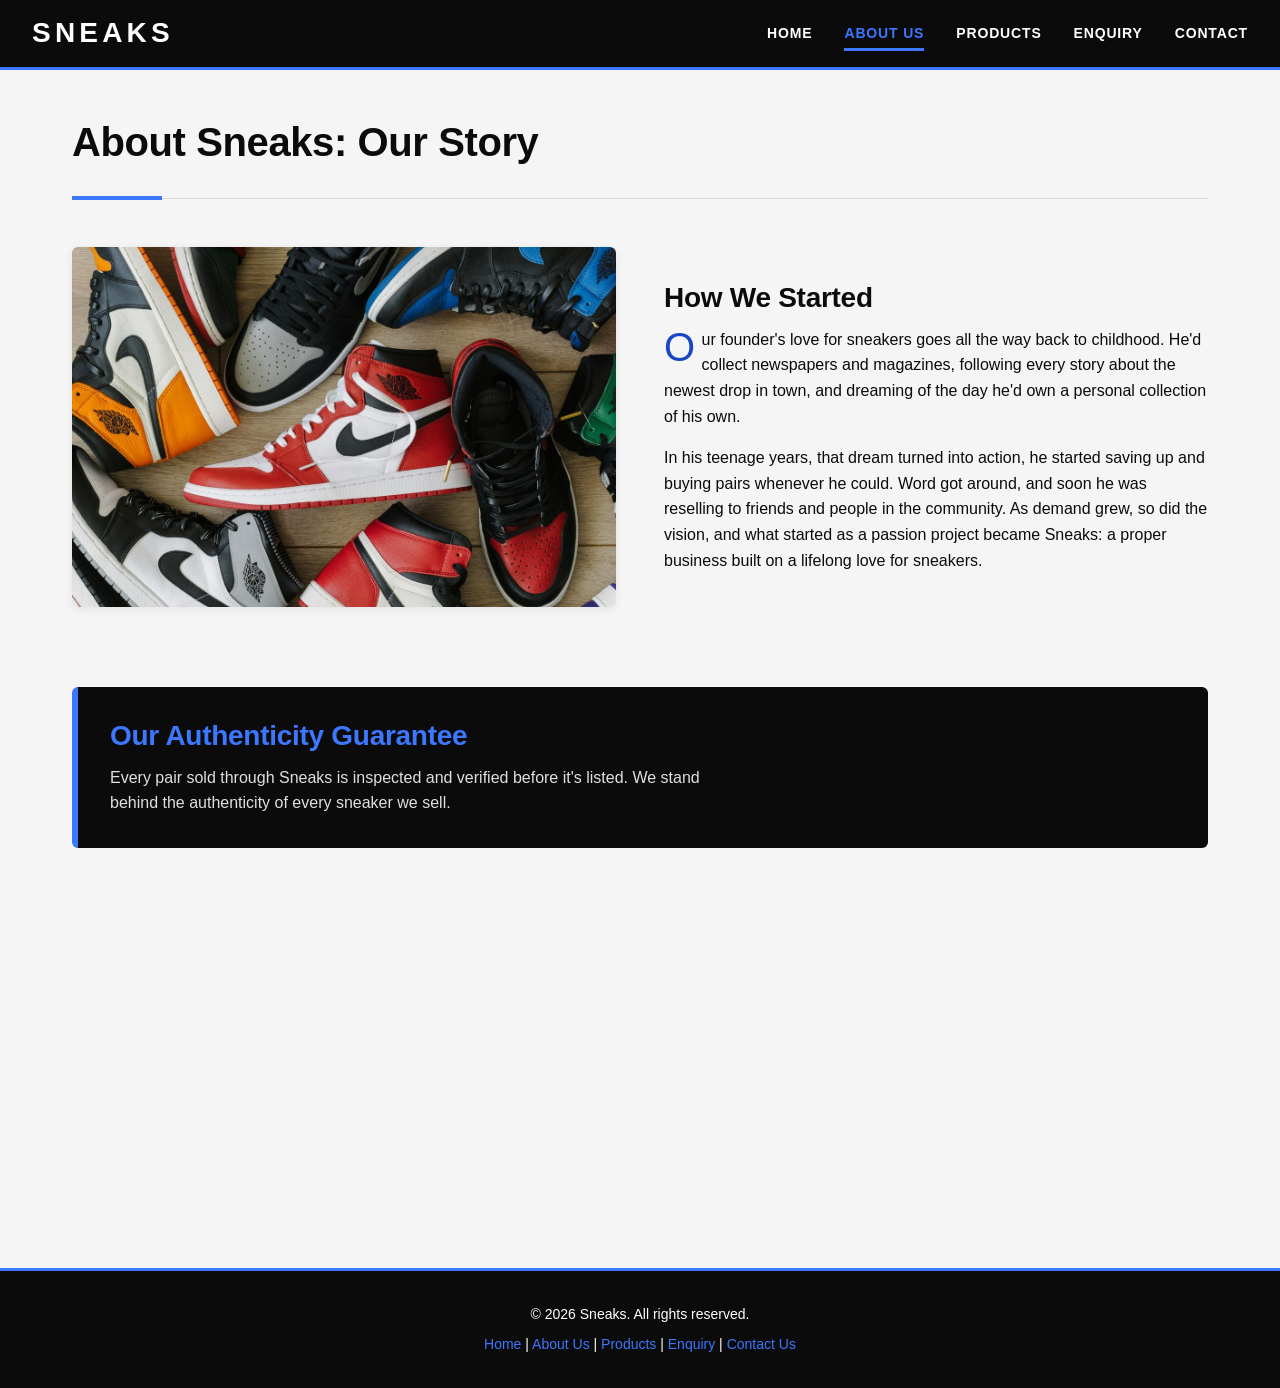
==== commit 0572d50b: "Add SEO to about page: descriptive h1, ordered headings, meta tags, internal links, lazy-loaded imag" ====
--- a/about.html
+++ b/about.html
@@ -3,8 +3,32 @@
 <head>
     <meta charset="UTF-8">
     <meta name="viewport" content="width=device-width, initial-scale=1.0">
-    <title>About Us | Sneaks</title>
-    <meta name="description" content="Learn the story behind Sneaks, our authenticity guarantee, mission and vision.">
+    <title>About Sneaks | Our Story and Authenticity Guarantee</title>
+    <meta name="description" content="Meet Sneaks, a Durban sneaker resale store. Learn how we started, our authenticity guarantee, and the mission and vision behind every pair we sell.">
+    <meta name="keywords" content="about Sneaks, sneaker authenticity guarantee, Durban sneaker store, sneaker resale story">
+    <meta name="author" content="Nhlakanipho Bhengu">
+    <meta name="robots" content="index, follow">
+    <meta name="theme-color" content="#0b0b0b">
+    <link rel="canonical" href="https://st10538008.github.io/Sneaks-website/about.html">
+    <link rel="icon" href="images/favicon.svg" type="image/svg+xml">
+
+    <!-- Open Graph / Twitter: the preview card shown when the page is shared -->
+    <meta property="og:type" content="website">
+    <meta property="og:site_name" content="Sneaks">
+    <meta property="og:locale" content="en_ZA">
+    <meta property="og:title" content="About Sneaks | Our Story and Authenticity Guarantee">
+    <meta property="og:description" content="Meet Sneaks, a Durban sneaker resale store. Learn how we started, our authenticity guarantee, and the mission and vision behind every pair we sell.">
+    <meta property="og:url" content="https://st10538008.github.io/Sneaks-website/about.html">
+    <meta property="og:image" content="https://st10538008.github.io/Sneaks-website/images/sneaks-social-share.jpg">
+    <meta property="og:image:alt" content="Sneaks: a collection of authentic resale sneakers">
+    <meta name="twitter:card" content="summary_large_image">
+    <meta name="twitter:title" content="About Sneaks | Our Story and Authenticity Guarantee">
+    <meta name="twitter:description" content="Meet Sneaks, a Durban sneaker resale store. Learn how we started, our authenticity guarantee, and the mission and vision behind every pair we sell.">
+    <meta name="twitter:image" content="https://st10538008.github.io/Sneaks-website/images/sneaks-social-share.jpg">
+
+    <!-- Security: only allow scripts, styles, images and requests from the places this site uses -->
+    <meta http-equiv="Content-Security-Policy" content="default-src 'self'; script-src 'self'; style-src 'self'; img-src 'self' data:; connect-src 'self' https://jsonplaceholder.typicode.com; form-action 'self' mailto: https://jsonplaceholder.typicode.com; base-uri 'self'; object-src 'none'">
+    <meta name="referrer" content="strict-origin-when-cross-origin">
     <link rel="stylesheet" href="css/style.css">
 </head>
 <body>
@@ -13,7 +37,7 @@
     <header>
         <div class="logo">
             <a href="index.html">
-                <h1>Sneaks</h1>
+                <span class="site-name">Sneaks</span>
             </a>
         </div>
         <input type="checkbox" id="nav-toggle" class="nav-toggle" aria-label="Open or close the navigation menu">
@@ -33,7 +57,7 @@
     <main>
 
         <section class="page-heading">
-            <h2>Our Story</h2>
+            <h1>About Sneaks: Our Story</h1>
         </section>
 
         <!-- History / founder story -->
@@ -43,14 +67,16 @@
                 it can pick whichever file actually fits instead of always
                 downloading the biggest one. -->
             <img
-                src="images/solesavy-G6vLu_5egEo-unsplash.jpg"
-                srcset="images/solesavy-G6vLu_5egEo-unsplash-480.jpg 480w,
-                        images/solesavy-G6vLu_5egEo-unsplash.jpg 2731w"
+                src="images/sneaks-founder-sorting-sneakers-1200.jpg"
+                loading="lazy"
+                decoding="async"
+                srcset="images/sneaks-founder-sorting-sneakers-480.jpg 480w,
+                        images/sneaks-founder-sorting-sneakers-1200.jpg 1200w"
                 sizes="(max-width: 1024px) 90vw, 40vw"
                 alt="Founder of Sneaks sorting through a collection of sneakers"
                 width="500">
             <div class="about-text">
-                <h3>How We Started</h3>
+                <h2>How We Started</h2>
                 <p>
                     Our founder's love for sneakers goes all the way back to childhood. He'd
                     collect newspapers and magazines, following every story about the newest
@@ -68,8 +94,8 @@
         </section>
 
         <!-- Authenticity guarantee -->
-        <section class="authenticity">
-            <h3>Our Authenticity Guarantee</h3>
+        <section class="authenticity" id="authenticity">
+            <h2>Our Authenticity Guarantee</h2>
             <p>
                 Every pair sold through Sneaks is inspected and verified before it's listed. We
                 stand behind the authenticity of every sneaker we sell.
@@ -80,25 +106,27 @@
         <div class="values">
             <!-- Mission -->
             <section class="mission">
-                <h3>Our Mission</h3>
+                <h2>Our Mission</h2>
                 <p>To make rare and sought-after sneakers accessible to sneakerheads and collectors, with guaranteed authenticity on every pair.</p>
             </section>
 
             <!-- Vision -->
             <section class="vision">
-                <h3>Our Vision</h3>
+                <h2>Our Vision</h2>
                 <p>To become Durban's most trusted destination for authentic sneaker resale, known for a curated selection and a strong local sneaker community.</p>
             </section>
         </div>
+
+        <section class="more-links"><p>Ready to see what is in stock? <a href="products.html">Browse our current sneaker stock</a>, <a href="enquiry.html">send us an enquiry</a>, or <a href="contact.html">visit our Florida Road store</a>.</p></section>
 
     </main>
 
     <!-- ===== Footer ===== -->
     <footer>
         <p>&copy; 2026 Sneaks. All rights reserved.</p>
-        <p><a href="contact.html">Contact Us</a></p>
+        <p class="footer-links"><a href="index.html">Home</a> | <a href="about.html">About Us</a> | <a href="products.html">Products</a> | <a href="enquiry.html">Enquiry</a> | <a href="contact.html">Contact Us</a></p>
     </footer>
 
-    <script src="js/script.js"></script>
+    <script src="js/script.js" defer></script>
 </body>
 </html>
--- a/css/style.css
+++ b/css/style.css
@@ -16,13 +16,14 @@
    10. Products page
    11. Forms (Enquiry and Contact)
    12. Contact page: locations and maps
+   12b. Part 3 additions (toolbar, lightbox, accordion, forms, map)
    13. Responsive design — tablet (max 1024px)
    14. Responsive design — mobile (max 600px)
    ============================================================= */
 
 
 /* =============================================================
-    1. DESIGN TOKENS
+   1. DESIGN TOKENS
    Every colour, font and size is stored once here as a CSS
    variable and reused with var(--name). Changing a value here
    changes it on every page, and it keeps the look consistent.
@@ -130,6 +131,7 @@
    line heights and letter spacing, so text is styled consistently.
    ============================================================= */
 
+h1,
 h2,
 h3,
 h4 {
@@ -139,19 +141,23 @@
     letter-spacing: -0.01em;
 }
 
-h2 {
+h1 {
     font-size: var(--fs-h2);
     margin-bottom: 1rem;
 }
 
-h3 {
+h2 {
     font-size: var(--fs-h3);
     margin-bottom: 0.75rem;
 }
 
-h4 {
+h3 {
     font-size: var(--fs-h4);
     margin-bottom: 0.5rem;
+}
+
+/* Store names (Main Store, Weekend Pop-Up) keep the uppercase label look. */
+.location h3 {
     text-transform: uppercase;
     letter-spacing: 0.04em;
 }
@@ -210,12 +216,20 @@
    :not() leaves buttons out so they keep their own styles.
    ============================================================= */
 
+/* No link is underlined by default (navigation, buttons, footer). */
 a {
     text-decoration: none;
 }
-   main a:not(.cta-button):not(.cta-button-secondary):link {
+
+main a:not(.cta-button):not(.cta-button-secondary):link {
     color: var(--blue-deep);
-    text-decoration: none;
+}
+
+/* The exception: links written inside a paragraph keep an underline,
+   so they can be told apart from the surrounding text by more than
+   colour alone (an accessibility requirement). */
+main p a:not(.cta-button):not(.cta-button-secondary) {
+    text-decoration: underline;
     text-underline-offset: 3px;
 }
 
@@ -225,6 +239,9 @@
 
 main a:not(.cta-button):not(.cta-button-secondary):hover {
     color: var(--blue-darker);
+}
+
+main p a:not(.cta-button):not(.cta-button-secondary):hover {
     text-decoration-thickness: 2px;
 }
 
@@ -353,7 +370,7 @@
     display: inline-block;
 }
 
-.logo h1 {
+.logo .site-name {
     font-family: var(--font-heading);
     font-size: var(--fs-logo);
     font-weight: 900;
@@ -364,7 +381,7 @@
     transition: color var(--speed);
 }
 
-.logo a:hover h1 {
+.logo a:hover .site-name {
     color: var(--blue);
 }
 
@@ -503,8 +520,6 @@
 footer a:link,
 footer a:visited {
     color: var(--blue);
-    text-decoration: none;
-    text-underline-offset: 3px;
 }
 
 footer a:hover {
@@ -545,7 +560,7 @@
     margin-bottom: 0.5rem;
 }
 
-.hero h2 {
+.hero h1 {
     font-size: var(--fs-hero);
     line-height: 1.05;
     margin-bottom: 1rem;
@@ -673,7 +688,7 @@
     border-left: 6px solid var(--blue);
 }
 
-.authenticity h3 {
+.authenticity h2 {
     color: var(--blue);
 }
 
@@ -897,7 +912,7 @@
     gap: 2rem;
 }
 
-.locations h3 {
+.locations h2 {
     grid-column: 1 / -1;
     margin-bottom: 0;
 }
@@ -924,6 +939,541 @@
 .map-embed iframe {
     display: block;
     width: 100%;
+}
+
+
+/* =============================================================
+   12b. PART 3 ADDITIONS (supports js/script.js)
+   Styles for the features JavaScript adds: product toolbar,
+   lightbox, accordion, form messages, map and animations.
+   ============================================================= */
+
+/* The hidden attribute must always win, even over display:flex/grid. */
+[hidden] {
+    display: none !important;
+}
+
+/* Stops the page behind the lightbox from scrolling. */
+body.no-scroll {
+    overflow: hidden;
+}
+
+/* ---------- Product toolbar (search, filter, sort) ---------- */
+.product-toolbar {
+    display: grid;
+    grid-template-columns: 2fr 1fr 1fr;
+    gap: 1rem 1.5rem;
+    background-color: var(--white);
+    padding: 1.5rem;
+    margin-bottom: 2rem;
+    border-radius: var(--radius);
+    border-top: 4px solid var(--blue);
+    box-shadow: var(--shadow);
+}
+
+.toolbar-field {
+    display: flex;
+    flex-direction: column;
+    gap: 0.35rem;
+}
+
+.toolbar-field label {
+    margin-top: 0;
+}
+
+.result-count {
+    grid-column: 1 / -1;
+    margin: 0;
+    max-width: none;
+    font-size: var(--fs-small);
+    font-weight: 700;
+    color: var(--grey-text);
+}
+
+/* Shown when a search matches nothing. It fills the whole grid row. */
+.no-results {
+    grid-column: 1 / -1;
+    background-color: var(--white);
+    padding: 3rem 2rem;
+    text-align: center;
+    border: 2px dashed var(--grey-line);
+    border-radius: var(--radius);
+}
+
+.no-results p {
+    margin: 0 auto 1.5rem;
+    color: var(--grey-text);
+}
+
+/* ---------- Product cards drawn by JavaScript ---------- */
+.product-photo {
+    position: relative;
+}
+
+/* "backwards" applies the starting look only BEFORE the animation,
+   so it does not interfere with the hover lift afterwards. */
+.product-card {
+    animation: cardIn 0.45s ease backwards;
+    animation-delay: calc(var(--i, 0) * 70ms);
+}
+
+@keyframes cardIn {
+    from {
+        opacity: 0;
+        transform: translateY(18px);
+    }
+}
+
+.product-photo img {
+    cursor: zoom-in;
+}
+
+.zoom-btn {
+    position: absolute;
+    top: 0.75rem;
+    right: 0.75rem;
+    background-color: rgba(11, 11, 11, 0.8);
+    color: var(--white);
+    font-family: var(--font-body);
+    font-size: var(--fs-small);
+    font-weight: 700;
+    letter-spacing: 0.05em;
+    text-transform: uppercase;
+    padding: 0.4rem 0.8rem;
+    border: 1px solid transparent;
+    border-radius: var(--radius);
+    cursor: pointer;
+    transition: background-color var(--speed), color var(--speed);
+}
+
+.zoom-btn:hover {
+    background-color: var(--blue-deep);
+}
+
+.zoom-btn:focus-visible {
+    outline: 3px solid var(--blue);
+    outline-offset: 2px;
+}
+
+/* ---------- Lightbox (built on the <dialog> element) ---------- */
+.lightbox {
+    width: 100%;
+    height: 100%;
+    max-width: none;
+    max-height: none;
+    margin: 0;
+    padding: 0;
+    border: none;
+    background: transparent;
+    color: var(--white);
+}
+
+.lightbox[open] {
+    display: flex;
+    align-items: center;
+    justify-content: center;
+}
+
+/* ::backdrop is the dark layer behind a modal dialog. */
+.lightbox::backdrop {
+    background-color: rgba(0, 0, 0, 0.9);
+}
+
+.lightbox-figure {
+    max-width: 92vw;
+    text-align: center;
+}
+
+.lightbox-img {
+    max-width: 92vw;
+    max-height: 76vh;
+    width: auto;
+    height: auto;
+    margin: 0 auto;
+    object-fit: contain;
+    border-radius: var(--radius);
+    animation: lightboxIn 0.3s ease;
+}
+
+@keyframes lightboxIn {
+    from {
+        opacity: 0;
+        transform: scale(0.96);
+    }
+}
+
+.lightbox-caption {
+    margin-top: 1rem;
+    font-size: var(--fs-small);
+    color: #e0e0e0;
+}
+
+.lightbox-close,
+.lightbox-nav {
+    position: absolute;
+    background-color: rgba(255, 255, 255, 0.12);
+    color: var(--white);
+    border: 1px solid rgba(255, 255, 255, 0.3);
+    border-radius: 50%;
+    width: 48px;
+    height: 48px;
+    font-size: 1.75rem;
+    line-height: 1;
+    cursor: pointer;
+    transition: background-color var(--speed);
+}
+
+.lightbox-close:hover,
+.lightbox-nav:hover {
+    background-color: var(--blue-deep);
+}
+
+.lightbox-close:focus-visible,
+.lightbox-nav:focus-visible {
+    outline: 3px solid var(--blue);
+    outline-offset: 3px;
+}
+
+.lightbox-close {
+    top: 1rem;
+    right: 1rem;
+}
+
+.lightbox-nav {
+    top: 50%;
+    transform: translateY(-50%);
+}
+
+.lightbox-prev {
+    left: 1rem;
+}
+
+.lightbox-next {
+    right: 1rem;
+}
+
+/* ---------- FAQ accordion ---------- */
+.accordion {
+    background-color: var(--white);
+    border-radius: var(--radius);
+    box-shadow: var(--shadow);
+    overflow: hidden;
+}
+
+.accordion-heading {
+    margin: 0;
+    font-family: var(--font-body);
+    font-size: inherit;
+    letter-spacing: 0;
+    text-transform: none;
+    border-bottom: 1px solid var(--grey-line);
+}
+
+.accordion-trigger {
+    display: flex;
+    justify-content: space-between;
+    align-items: center;
+    gap: 1rem;
+    width: 100%;
+    padding: 1.1rem 1.5rem;
+    background-color: var(--white);
+    border: none;
+    font-family: var(--font-body);
+    font-size: var(--fs-base);
+    font-weight: 700;
+    text-align: left;
+    color: var(--black);
+    cursor: pointer;
+    transition: background-color var(--speed), color var(--speed);
+}
+
+/* ::after draws the + sign, which becomes a minus when open. */
+.accordion-trigger::after {
+    content: "+";
+    flex-shrink: 0;
+    font-size: 1.5rem;
+    line-height: 1;
+    color: var(--blue-deep);
+    transition: transform var(--speed);
+}
+
+.accordion-trigger:hover {
+    background-color: var(--off-white);
+}
+
+.accordion-trigger:focus-visible {
+    outline: 3px solid var(--blue);
+    outline-offset: -3px;
+}
+
+/* An attribute selector: styles the button only while it is expanded. */
+.accordion-trigger[aria-expanded="true"] {
+    color: var(--blue-deep);
+}
+
+.accordion-trigger[aria-expanded="true"]::after {
+    content: "\2212";   /* minus sign */
+    transform: rotate(180deg);
+}
+
+/* Smooth open/close: the row grows from 0 to its natural height. */
+.accordion-panel {
+    display: grid;
+    grid-template-rows: 0fr;
+    transition: grid-template-rows 0.3s ease;
+}
+
+.accordion-panel.open {
+    grid-template-rows: 1fr;
+}
+
+.accordion-inner {
+    overflow: hidden;
+}
+
+.accordion-inner p {
+    padding: 0.25rem 1.5rem 1.25rem;
+    color: var(--grey-text);
+}
+
+/* ---------- Form groups, errors and counters ---------- */
+.form-group {
+    display: flex;
+    flex-direction: column;
+    gap: 0.5rem;
+}
+
+/* The red message under a field that failed validation. */
+.field-error {
+    margin: 0;
+    font-size: var(--fs-small);
+    font-weight: 600;
+    color: var(--invalid);
+}
+
+/* An attribute selector: any field JavaScript has marked invalid. */
+input[aria-invalid="true"],
+select[aria-invalid="true"],
+textarea[aria-invalid="true"] {
+    border-color: var(--invalid);
+    background-color: #fff6f5;
+}
+
+.char-count {
+    margin: 0;
+    font-size: var(--fs-small);
+    text-align: right;
+    color: var(--grey-text);
+}
+
+.char-count.over-limit {
+    color: var(--invalid);
+    font-weight: 700;
+}
+
+/* ---------- Reply boxes (enquiry reply, email preview) ---------- */
+.response-box {
+    max-width: 560px;
+    margin-top: 2rem;
+    padding: 2rem;
+    background-color: var(--white);
+    border-radius: var(--radius);
+    box-shadow: var(--shadow);
+    border-left: 6px solid var(--blue);
+    animation: cardIn 0.4s ease backwards;
+}
+
+.response-box.success {
+    border-left-color: var(--valid);
+}
+
+.response-box.failure {
+    border-left-color: var(--invalid);
+}
+
+.response-box ul {
+    list-style: disc;
+    padding-left: 1.25rem;
+    margin-bottom: 1rem;
+}
+
+.response-box li {
+    margin-bottom: 0.5rem;
+}
+
+.response-box li:last-child {
+    margin-bottom: 0;
+}
+
+.response-ref {
+    font-size: var(--fs-small);
+    color: var(--grey-text);
+}
+
+.response-box:focus {
+    outline: none;
+}
+
+.email-details {
+    margin: 1rem 0;
+}
+
+.email-details dt {
+    font-weight: 700;
+    font-size: var(--fs-small);
+    text-transform: uppercase;
+    letter-spacing: 0.05em;
+    color: var(--grey-text);
+}
+
+.email-details dd {
+    margin: 0 0 0.75rem;
+    word-break: break-word;
+}
+
+.email-body {
+    margin-bottom: 1.5rem;
+    padding: 1rem;
+    background-color: var(--off-white);
+    border: 1px solid var(--grey-line);
+    border-radius: var(--radius);
+    font-family: var(--font-body);
+    font-size: var(--fs-small);
+    white-space: pre-wrap;
+    word-break: break-word;
+}
+
+/* ---------- Contact page map ---------- */
+.location .cta-button-secondary {
+    margin-left: 0;
+    margin-top: 1rem;
+}
+
+.map-canvas {
+    grid-column: 1 / -1;
+    height: 380px;
+    border-radius: var(--radius);
+    border: 1px solid var(--grey-line);
+    box-shadow: var(--shadow);
+    z-index: 0;   /* keeps the map underneath the sticky header */
+}
+
+.map-canvas.map-failed {
+    display: flex;
+    align-items: center;
+    justify-content: center;
+    padding: 1rem;
+    text-align: center;
+    background-color: var(--white);
+    color: var(--grey-text);
+}
+
+/* ---------- Back-to-top button ---------- */
+.back-to-top {
+    position: fixed;
+    right: 1.25rem;
+    bottom: 1.25rem;
+    z-index: 90;
+    width: 48px;
+    height: 48px;
+    border: none;
+    border-radius: 50%;
+    background-color: var(--blue-deep);
+    color: var(--white);
+    font-size: 1.5rem;
+    line-height: 1;
+    cursor: pointer;
+    box-shadow: var(--shadow-hover);
+    opacity: 0;
+    visibility: hidden;
+    transform: translateY(12px);
+    transition: opacity var(--speed), transform var(--speed),
+                visibility var(--speed), background-color var(--speed);
+}
+
+.back-to-top.is-visible {
+    opacity: 1;
+    visibility: visible;
+    transform: none;
+}
+
+.back-to-top:hover {
+    background-color: var(--blue-darker);
+}
+
+.back-to-top:focus-visible {
+    outline: 3px solid var(--blue);
+    outline-offset: 3px;
+}
+
+/* ---------- Scroll reveal animation ---------- */
+.reveal {
+    opacity: 0;
+    transform: translateY(28px);
+    transition: opacity 0.7s ease, transform 0.7s ease;
+}
+
+.reveal.is-visible {
+    opacity: 1;
+    transform: none;
+}
+
+/* Visitors who ask for less motion get no animations at all. */
+@media (prefers-reduced-motion: reduce) {
+    *,
+    *::before,
+    *::after {
+        animation: none !important;
+        transition: none !important;
+        scroll-behavior: auto !important;
+    }
+
+    .reveal {
+        opacity: 1;
+        transform: none;
+    }
+}
+
+/* Part 3 components on small screens */
+@media (max-width: 600px) {
+    .product-toolbar {
+        grid-template-columns: 1fr;
+        padding: 1.25rem;
+    }
+
+    .response-box {
+        padding: 1.5rem;
+    }
+
+    .map-canvas {
+        height: 300px;
+    }
+
+    .accordion-trigger {
+        padding: 1rem;
+    }
+
+    .accordion-inner p {
+        padding: 0.25rem 1rem 1rem;
+    }
+
+    .lightbox-nav {
+        top: auto;
+        bottom: 1.5rem;
+        transform: none;
+    }
+
+    .lightbox-prev {
+        left: calc(50% - 60px);
+    }
+
+    .lightbox-next {
+        right: calc(50% - 60px);
+    }
+
+    .lightbox-caption {
+        margin-bottom: 4rem;
+    }
 }
 
 
@@ -1122,3 +1672,19 @@
         padding-left: 1rem;
     }
 }
+
+
+/* =============================================================
+   15. PART 3 — SEO ADDITIONS
+   ============================================================= */
+
+/* Extra internal-link paragraph at the bottom of About, Enquiry
+   and Contact, and the footer navigation row. */
+.more-links p {
+    color: var(--grey-text);
+    max-width: none;
+}
+
+.footer-links a {
+    white-space: nowrap;
+}
